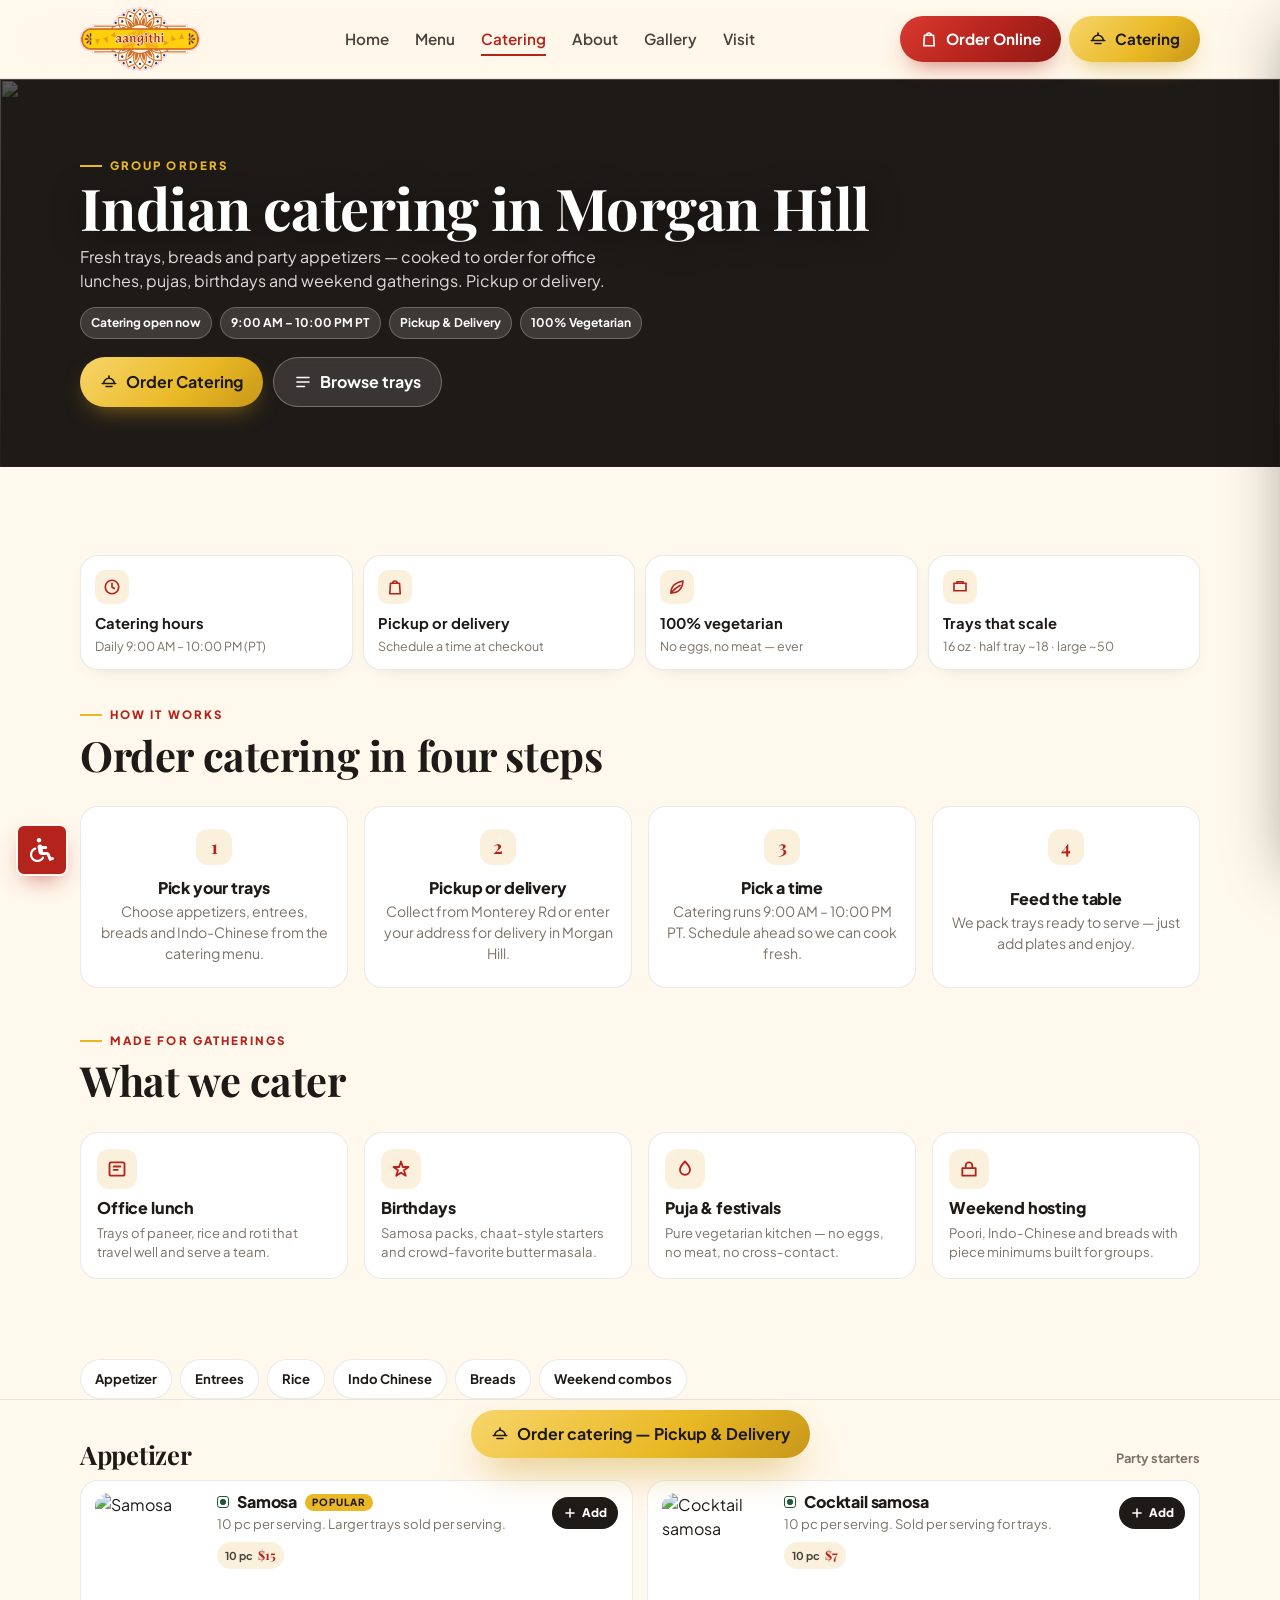
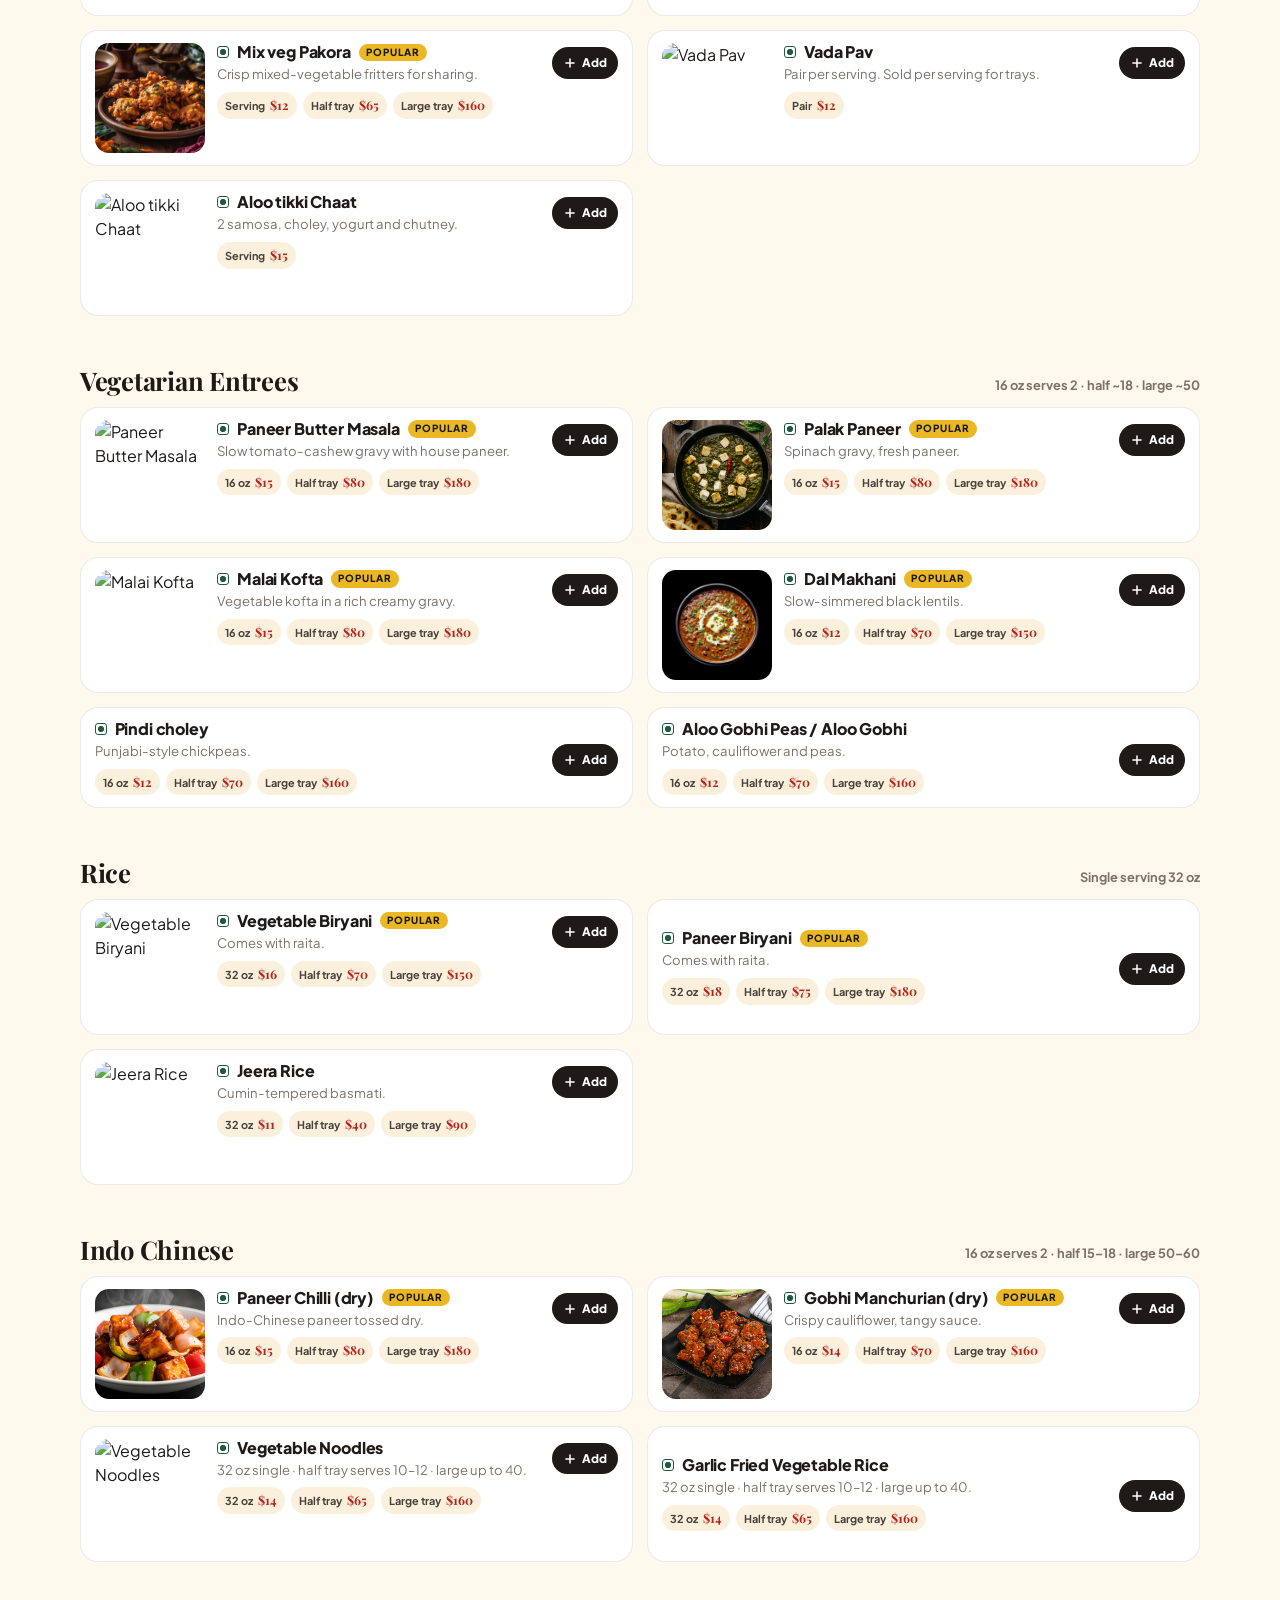
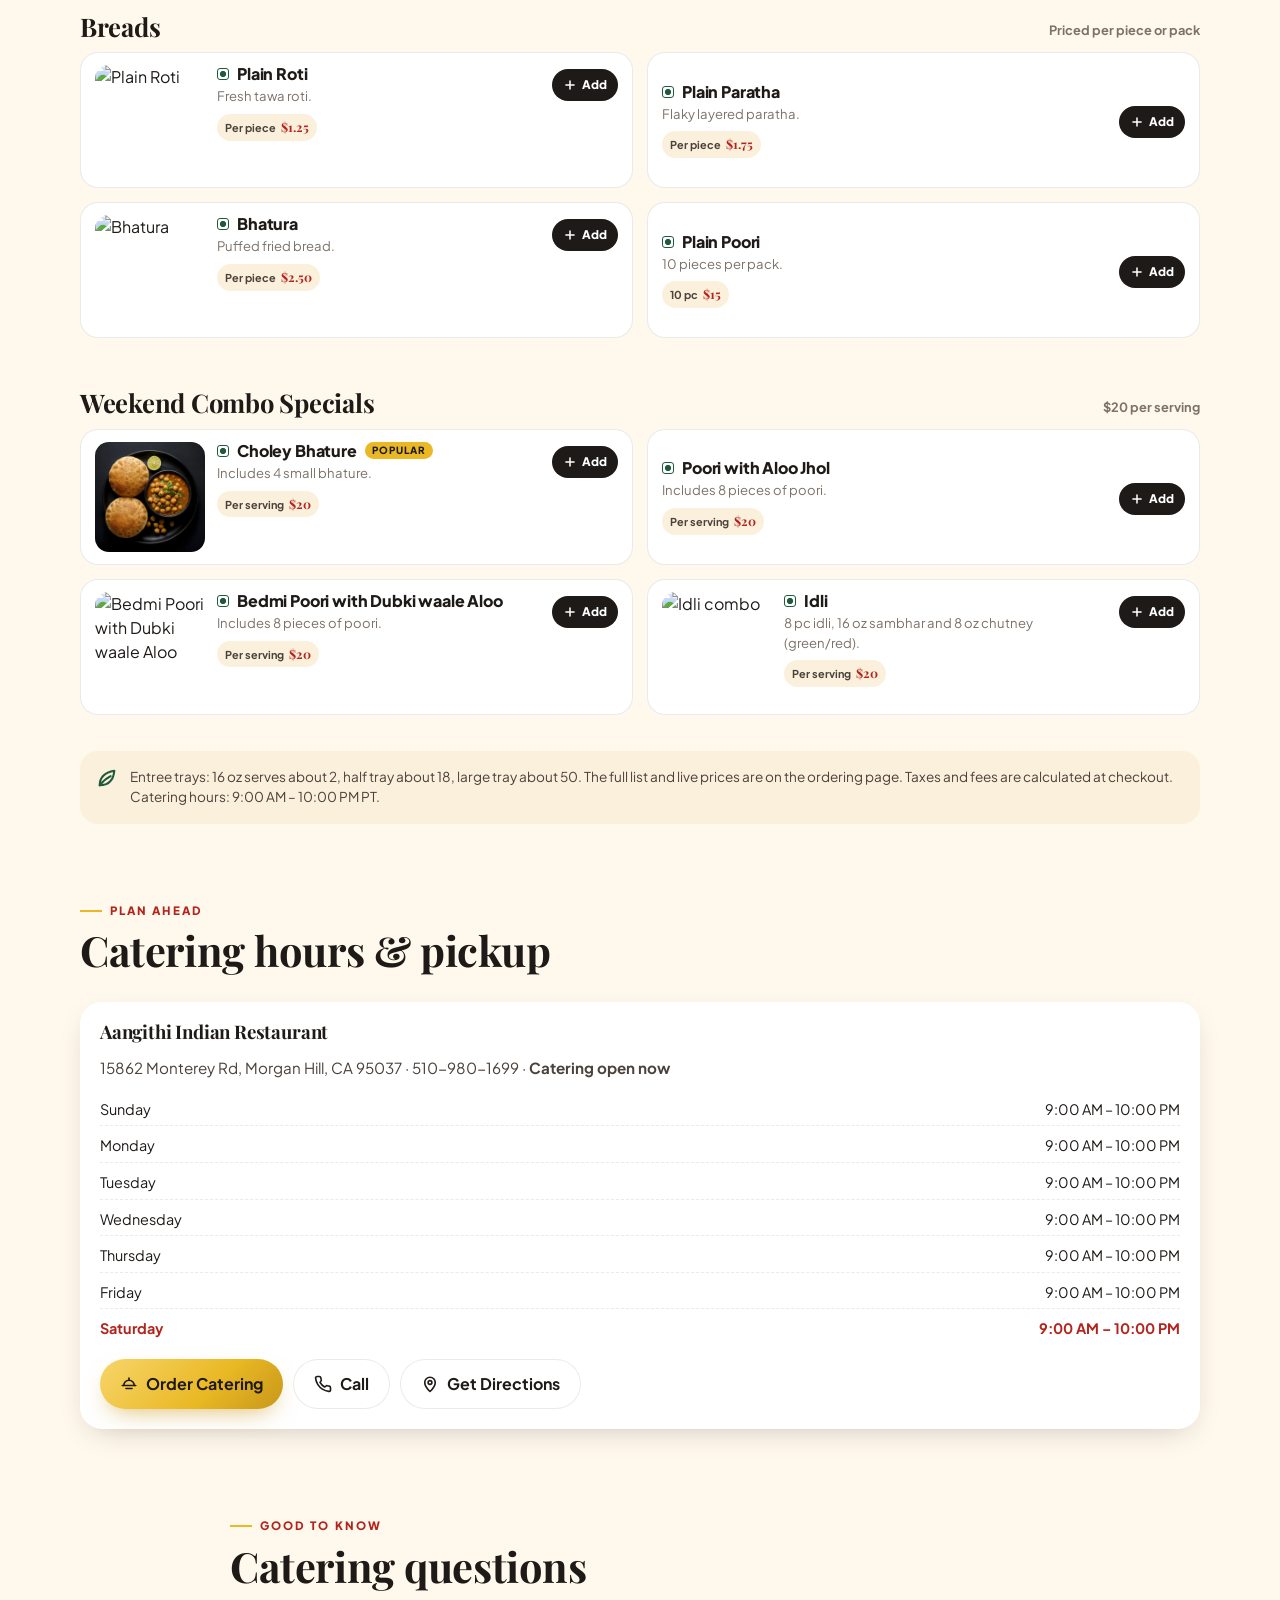
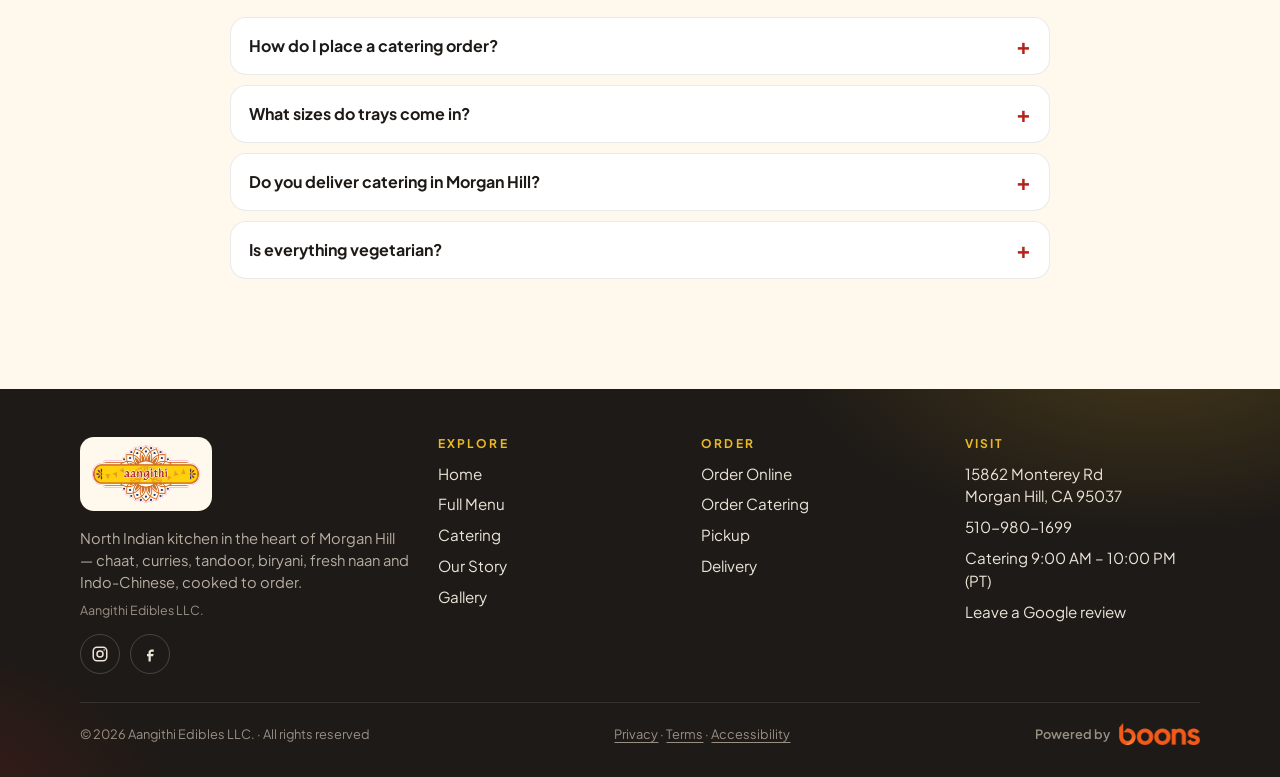
==== catering.html @ 8433d9ec "Publish the Aangithi Indian Restaurant site with dining, catering, and dish photos. Co-authored-by: " ====
<!DOCTYPE html>
<html lang="en">
<head>
<meta charset="utf-8">
<meta name="viewport" content="width=device-width,initial-scale=1,viewport-fit=cover">
<title>Catering | Aangithi Indian Restaurant — Vegetarian Indian Catering in Morgan Hill, CA</title>
<meta name="description" content="Order vegetarian Indian catering from Aangithi in Morgan Hill, CA. Trays of paneer, Indo-Chinese, breads and appetizers for pickup or delivery. Catering hours 9:00 AM – 10:00 PM PT.">
<link rel="canonical" href="https://aangithi.com/catering.html">
<meta name="theme-color" content="#FFF8EC">
<meta property="og:type" content="restaurant">
<meta property="og:title" content="Catering | Aangithi Indian Restaurant — Vegetarian Indian Catering in Morgan Hill, CA">
<meta property="og:description" content="Order vegetarian Indian catering from Aangithi in Morgan Hill, CA. Trays of paneer, Indo-Chinese, breads and appetizers for pickup or delivery.">
<meta property="og:image" content="https://images.unsplash.com/photo-1585937421612-70a008356fbe?w=1200&h=630&fit=crop&q=70&auto=format">
<meta property="og:url" content="https://aangithi.com/catering.html">
<meta name="twitter:card" content="summary_large_image">
<meta name="geo.region" content="US-CA"><meta name="geo.placename" content="Morgan Hill"><meta name="geo.position" content="37.1305;-121.6544">
<link rel="icon" href="images/favicon.png" type="image/png">
<link rel="preconnect" href="https://fonts.googleapis.com"><link rel="preconnect" href="https://fonts.gstatic.com" crossorigin>
<link href="https://fonts.googleapis.com/css2?family=Playfair+Display:ital,wght@0,700;0,800;1,700&family=Plus+Jakarta+Sans:wght@500;600;700;800&display=swap" rel="stylesheet">
<script type="application/ld+json">{"@context":"https://schema.org","@type":"FoodEstablishment","name":"Aangithi Indian Restaurant","legalName":"Aangithi Edibles LLC.","telephone":"+1-510-980-1699","url":"https://aangithi.com/catering.html","servesCuisine":["Indian","Vegetarian"],"address":{"@type":"PostalAddress","streetAddress":"15862 Monterey Rd","addressLocality":"Morgan Hill","addressRegion":"CA","postalCode":"95037","addressCountry":"US"},"sameAs":["https://www.instagram.com/aangithi.indianrestaurant/","https://www.facebook.com/aangithi.indianrestaurant"],"openingHoursSpecification":[{"@type":"OpeningHoursSpecification","dayOfWeek":["Sunday","Monday","Tuesday","Wednesday","Thursday","Friday","Saturday"],"opens":"09:00","closes":"22:00"}],"potentialAction":{"@type":"OrderAction","target":"https://order.boons.io/site/catering/aangithi-restaurant/409/y"}}</script>
<link rel="stylesheet" href="https://cdnjs.cloudflare.com/ajax/libs/font-awesome/6.5.1/css/all.min.css" crossorigin="anonymous">
<link rel="stylesheet" href="css/style.css">
<link rel="stylesheet" href="css/menu.css">
<link rel="stylesheet" href="css/catering.css">
<link rel="stylesheet" href="css/accessibility.css">
</head>
<body>
<a class="skip" href="#main">Skip to content</a>

<header class="hdr">
  <div class="wrap">
    <a class="logo" href="index.html" aria-label="Aangithi Indian Restaurant — home"><img src="images/logo.png" alt="Aangithi Indian Restaurant"></a>
    <nav class="nav" aria-label="Primary">
      <a href="index.html">Home</a>
      <a href="menu.html">Menu</a>
      <a href="catering.html" aria-current="page">Catering</a>
      <a href="index.html#story">About</a>
      <a href="index.html#gallery">Gallery</a>
      <a href="index.html#visit">Visit</a>
    </nav>
    <div class="hdr-actions">
      <a class="btn btn-primary btn-order" href="https://order.boons.io/site/angithi-indian-restaurant/409" target="_blank" rel="noopener"><svg viewBox="0 0 24 24" fill="none" stroke="currentColor" stroke-width="2.2" stroke-linecap="round" stroke-linejoin="round"><path d="M6 7h12l1 14H5z"/><path d="M9 7a3 3 0 0 1 6 0"/></svg><span class="lbl-short">Order</span><span class="lbl-long">Order Online</span></a>
      <a class="btn btn-gold btn-cater" href="catering.html" aria-current="page"><svg viewBox="0 0 24 24" fill="none" stroke="currentColor" stroke-width="2.2" stroke-linecap="round" stroke-linejoin="round"><path d="M3 14h18"/><path d="M5 14a7 7 0 0 1 14 0"/><path d="M12 7V4"/><path d="M8 18h8"/></svg> Catering</a>
      <button class="burger" aria-label="Open menu" aria-expanded="false" aria-controls="drawer"><span></span></button>
    </div>
  </div>
</header>
<div class="drawer" id="drawer">
  <div class="scrim"></div>
  <nav class="panel" aria-label="Mobile">
    <button class="dclose" aria-label="Close menu">✕</button>
    <a class="item" href="index.html">Home <small>01</small></a>
    <a class="item" href="menu.html">Menu <small>02</small></a>
    <a class="item" href="catering.html">Catering <small>03</small></a>
    <a class="item" href="index.html#story">Our Story <small>04</small></a>
    <a class="item" href="index.html#gallery">Gallery <small>05</small></a>
    <a class="item" href="index.html#visit">Visit Us <small>06</small></a>
    <div class="foot">
      <a class="btn btn-primary" href="https://order.boons.io/site/angithi-indian-restaurant/409" target="_blank" rel="noopener"><svg viewBox="0 0 24 24" fill="none" stroke="currentColor" stroke-width="2.2" stroke-linecap="round" stroke-linejoin="round"><path d="M6 7h12l1 14H5z"/><path d="M9 7a3 3 0 0 1 6 0"/></svg> Order Online</a>
      <a class="btn btn-gold" href="https://order.boons.io/site/catering/aangithi-restaurant/409/y" target="_blank" rel="noopener"><svg viewBox="0 0 24 24" fill="none" stroke="currentColor" stroke-width="2.2" stroke-linecap="round" stroke-linejoin="round"><path d="M3 14h18"/><path d="M5 14a7 7 0 0 1 14 0"/><path d="M12 7V4"/><path d="M8 18h8"/></svg> Order Catering</a>
      <p>15862 Monterey Rd, Morgan Hill, CA 95037<br><a href="tel:+15109801699">510-980-1699</a><br>Catering daily 9:00 AM – 10:00 PM (PT)</p>
    </div>
  </nav>
</div>

<main id="main">
<section class="mhero">
  <img src="https://images.unsplash.com/photo-1546833999-b9f581a1996d?w=1400&h=700&fit=crop&q=60&auto=format" alt="" fetchpriority="high">
  <div class="wrap">
    <span class="eyebrow">Group orders</span>
    <h1>Indian catering in Morgan Hill</h1>
    <p>Fresh trays, breads and party appetizers — cooked to order for office lunches, pujas, birthdays and weekend gatherings. Pickup or delivery.</p>
    <div class="meta"><span data-cater-status>Catering open now</span><span>9:00 AM – 10:00 PM PT</span><span>Pickup &amp; Delivery</span><span>100% Vegetarian</span></div>
    <div class="cta" style="display:flex;gap:10px;flex-wrap:wrap;margin-top:18px">
      <a class="btn btn-gold" href="https://order.boons.io/site/catering/aangithi-restaurant/409/y" target="_blank" rel="noopener"><svg viewBox="0 0 24 24" fill="none" stroke="currentColor" stroke-width="2.2" stroke-linecap="round" stroke-linejoin="round"><path d="M3 14h18"/><path d="M5 14a7 7 0 0 1 14 0"/><path d="M12 7V4"/><path d="M8 18h8"/></svg> Order Catering</a>
      <a class="btn btn-ghost" href="#menu" style="background:rgba(255,255,255,.12);color:#fff;border-color:rgba(255,255,255,.3)"><svg viewBox="0 0 24 24" fill="none" stroke="currentColor" stroke-width="2.2" stroke-linecap="round"><path d="M4 6h16M4 12h16M4 18h10"/></svg> Browse trays</a>
    </div>
  </div>
</section>

<section class="sec" style="padding-bottom:8px">
  <div class="wrap">
    <div class="info-row rv">
      <div class="pill"><span class="ic"><svg viewBox="0 0 24 24" fill="none" stroke="currentColor" stroke-width="2.2" stroke-linecap="round"><circle cx="12" cy="12" r="9"/><path d="M12 7v5l3 2"/></svg></span><b>Catering hours</b><span>Daily 9:00 AM – 10:00 PM (PT)</span></div>
      <div class="pill"><span class="ic"><svg viewBox="0 0 24 24" fill="none" stroke="currentColor" stroke-width="2.2" stroke-linecap="round" stroke-linejoin="round"><path d="M6 7h12l1 14H5z"/><path d="M9 7a3 3 0 0 1 6 0"/></svg></span><b>Pickup or delivery</b><span>Schedule a time at checkout</span></div>
      <div class="pill"><span class="ic"><svg viewBox="0 0 24 24" fill="none" stroke="currentColor" stroke-width="2.2" stroke-linecap="round" stroke-linejoin="round"><path d="M4 20c0-9 5-14 16-16-1 11-6 16-16 16z"/><path d="M4 20c4-5 8-8 12-10"/></svg></span><b>100% vegetarian</b><span>No eggs, no meat — ever</span></div>
      <div class="pill"><span class="ic"><svg viewBox="0 0 24 24" fill="none" stroke="currentColor" stroke-width="2.2" stroke-linecap="round"><path d="M4 7h16v10H4z"/><path d="M8 7V5h8v2"/></svg></span><b>Trays that scale</b><span>16 oz · half tray ~18 · large ~50</span></div>
    </div>
    <div class="sec-head rv"><div><span class="eyebrow">How it works</span><h2>Order catering in four steps</h2></div></div>
    <div class="steps">
      <article class="step rv" data-d="0"><b class="n">1</b><div><h3>Pick your trays</h3><p>Choose appetizers, entrees, breads and Indo-Chinese from the catering menu.</p></div></article>
      <article class="step rv" data-d="1"><b class="n">2</b><div><h3>Pickup or delivery</h3><p>Collect from Monterey Rd or enter your address for delivery in Morgan Hill.</p></div></article>
      <article class="step rv" data-d="2"><b class="n">3</b><div><h3>Pick a time</h3><p>Catering runs 9:00 AM – 10:00 PM PT. Schedule ahead so we can cook fresh.</p></div></article>
      <article class="step rv" data-d="3"><b class="n">4</b><div><h3>Feed the table</h3><p>We pack trays ready to serve — just add plates and enjoy.</p></div></article>
    </div>
  </div>
</section>

<section class="sec occ" style="padding-top:28px">
  <div class="wrap">
    <div class="sec-head rv"><div><span class="eyebrow">Made for gatherings</span><h2>What we cater</h2></div></div>
    <div class="grid">
      <article class="card rv" data-d="0"><span class="ic"><svg viewBox="0 0 24 24" fill="none" stroke="currentColor" stroke-width="2.2" stroke-linecap="round" stroke-linejoin="round"><rect x="3" y="4" width="18" height="16" rx="2"/><path d="M8 9h8M8 13h5"/></svg></span><h3>Office lunch</h3><p>Trays of paneer, rice and roti that travel well and serve a team.</p></article>
      <article class="card rv" data-d="1"><span class="ic"><svg viewBox="0 0 24 24" fill="none" stroke="currentColor" stroke-width="2.2" stroke-linecap="round" stroke-linejoin="round"><path d="M12 3l2.2 6.6H21l-5.4 4 2.1 6.4L12 16.5 6.3 20l2.1-6.4L3 9.6h6.8z"/></svg></span><h3>Birthdays</h3><p>Samosa packs, chaat-style starters and crowd-favorite butter masala.</p></article>
      <article class="card rv" data-d="2"><span class="ic"><svg viewBox="0 0 24 24" fill="none" stroke="currentColor" stroke-width="2.2" stroke-linecap="round" stroke-linejoin="round"><path d="M12 3c4 4 6 7 6 10a6 6 0 1 1-12 0c0-3 2-6 6-10z"/></svg></span><h3>Puja &amp; festivals</h3><p>Pure vegetarian kitchen — no eggs, no meat, no cross-contact.</p></article>
      <article class="card rv" data-d="3"><span class="ic"><svg viewBox="0 0 24 24" fill="none" stroke="currentColor" stroke-width="2.2" stroke-linecap="round" stroke-linejoin="round"><path d="M4 11h16v9H4z"/><path d="M8 11V8a4 4 0 0 1 8 0v3"/></svg></span><h3>Weekend hosting</h3><p>Poori, Indo-Chinese and breads with piece minimums built for groups.</p></article>
    </div>
  </div>
</section>

<div class="mbar">
  <div class="wrap">
    <div class="chips" aria-label="Catering categories">
      <a class="chip" href="#app">Appetizer</a>
      <a class="chip" href="#veg">Entrees</a>
      <a class="chip" href="#rice">Rice</a>
      <a class="chip" href="#ic">Indo Chinese</a>
      <a class="chip" href="#bread">Breads</a>
      <a class="chip" href="#combo">Weekend combos</a>
    </div>
  </div>
</div>

<div class="wrap" id="menu">
  <section class="mcat" id="app"><div class="head"><h2>Appetizer</h2><small>Party starters</small></div>
    <div class="items">
      <article class="mi has-img">
        <img src="https://images.unsplash.com/photo-1601050690597-df0568f70950?w=320&h=320&fit=crop&q=70&auto=format" alt="Samosa" loading="lazy">
        <div>
          <h3><span class="v" title="Vegetarian"></span>Samosa <span class="pop">Popular</span></h3>
          <p>10 pc per serving. Larger trays sold per serving.</p>
          <div class="sizes"><span class="size">10 pc <b>$15</b></span></div>
        </div>
        <div class="right"><a class="add" href="https://order.boons.io/site/catering/aangithi-restaurant/409/y" target="_blank" rel="noopener" aria-label="Order Samosa catering"><svg viewBox="0 0 24 24" fill="none" stroke="currentColor" stroke-width="2.6" stroke-linecap="round"><path d="M12 5v14M5 12h14"/></svg> Add</a></div>
      </article>
      <article class="mi has-img">
        <img src="https://images.unsplash.com/photo-1772729996007-40bad08b3c40?w=320&h=320&fit=crop&q=70&auto=format" alt="Cocktail samosa" loading="lazy">
        <div>
          <h3><span class="v" title="Vegetarian"></span>Cocktail samosa</h3>
          <p>10 pc per serving. Sold per serving for trays.</p>
          <div class="sizes"><span class="size">10 pc <b>$7</b></span></div>
        </div>
        <div class="right"><a class="add" href="https://order.boons.io/site/catering/aangithi-restaurant/409/y" target="_blank" rel="noopener" aria-label="Order Cocktail samosa catering"><svg viewBox="0 0 24 24" fill="none" stroke="currentColor" stroke-width="2.6" stroke-linecap="round"><path d="M12 5v14M5 12h14"/></svg> Add</a></div>
      </article>
      <article class="mi has-img">
        <img src="images/mix-veg-pakora.jpg" alt="Mix veg Pakora" loading="lazy">
        <div>
          <h3><span class="v" title="Vegetarian"></span>Mix veg Pakora <span class="pop">Popular</span></h3>
          <p>Crisp mixed-vegetable fritters for sharing.</p>
          <div class="sizes"><span class="size">Serving <b>$12</b></span><span class="size">Half tray <b>$65</b></span><span class="size">Large tray <b>$160</b></span></div>
        </div>
        <div class="right"><a class="add" href="https://order.boons.io/site/catering/aangithi-restaurant/409/y" target="_blank" rel="noopener" aria-label="Order Mix veg Pakora catering"><svg viewBox="0 0 24 24" fill="none" stroke="currentColor" stroke-width="2.6" stroke-linecap="round"><path d="M12 5v14M5 12h14"/></svg> Add</a></div>
      </article>
      <article class="mi has-img">
        <img src="https://images.unsplash.com/photo-1750767397012-3413ba4fdbc7?w=320&h=320&fit=crop&q=70&auto=format" alt="Vada Pav" loading="lazy">
        <div>
          <h3><span class="v" title="Vegetarian"></span>Vada Pav</h3>
          <p>Pair per serving. Sold per serving for trays.</p>
          <div class="sizes"><span class="size">Pair <b>$12</b></span></div>
        </div>
        <div class="right"><a class="add" href="https://order.boons.io/site/catering/aangithi-restaurant/409/y" target="_blank" rel="noopener" aria-label="Order Vada Pav catering"><svg viewBox="0 0 24 24" fill="none" stroke="currentColor" stroke-width="2.6" stroke-linecap="round"><path d="M12 5v14M5 12h14"/></svg> Add</a></div>
      </article>
      <article class="mi has-img">
        <img src="https://images.unsplash.com/photo-1610192244261-3f33de3f55e4?w=320&h=320&fit=crop&q=70&auto=format" alt="Aloo tikki Chaat" loading="lazy">
        <div>
          <h3><span class="v" title="Vegetarian"></span>Aloo tikki Chaat</h3>
          <p>2 samosa, choley, yogurt and chutney.</p>
          <div class="sizes"><span class="size">Serving <b>$15</b></span></div>
        </div>
        <div class="right"><a class="add" href="https://order.boons.io/site/catering/aangithi-restaurant/409/y" target="_blank" rel="noopener" aria-label="Order Aloo tikki Chaat catering"><svg viewBox="0 0 24 24" fill="none" stroke="currentColor" stroke-width="2.6" stroke-linecap="round"><path d="M12 5v14M5 12h14"/></svg> Add</a></div>
      </article>
    </div>
  </section>

  <section class="mcat" id="veg"><div class="head"><h2>Vegetarian Entrees</h2><small>16 oz serves 2 · half ~18 · large ~50</small></div>
    <div class="items">
      <article class="mi has-img">
        <img src="https://images.unsplash.com/photo-1631452180519-c014fe946bc7?w=320&h=320&fit=crop&q=70&auto=format" alt="Paneer Butter Masala" loading="lazy">
        <div>
          <h3><span class="v" title="Vegetarian"></span>Paneer Butter Masala <span class="pop">Popular</span></h3>
          <p>Slow tomato-cashew gravy with house paneer.</p>
          <div class="sizes"><span class="size">16 oz <b>$15</b></span><span class="size">Half tray <b>$80</b></span><span class="size">Large tray <b>$180</b></span></div>
        </div>
        <div class="right"><a class="add" href="https://order.boons.io/site/catering/aangithi-restaurant/409/y" target="_blank" rel="noopener" aria-label="Order Paneer Butter Masala catering"><svg viewBox="0 0 24 24" fill="none" stroke="currentColor" stroke-width="2.6" stroke-linecap="round"><path d="M12 5v14M5 12h14"/></svg> Add</a></div>
      </article>
      <article class="mi has-img">
        <img src="images/saag-paneer.jpg" alt="Palak Paneer" loading="lazy">
        <div>
          <h3><span class="v" title="Vegetarian"></span>Palak Paneer <span class="pop">Popular</span></h3>
          <p>Spinach gravy, fresh paneer.</p>
          <div class="sizes"><span class="size">16 oz <b>$15</b></span><span class="size">Half tray <b>$80</b></span><span class="size">Large tray <b>$180</b></span></div>
        </div>
        <div class="right"><a class="add" href="https://order.boons.io/site/catering/aangithi-restaurant/409/y" target="_blank" rel="noopener" aria-label="Order Palak Paneer catering"><svg viewBox="0 0 24 24" fill="none" stroke="currentColor" stroke-width="2.6" stroke-linecap="round"><path d="M12 5v14M5 12h14"/></svg> Add</a></div>
      </article>
      <article class="mi has-img">
        <img src="https://images.unsplash.com/photo-1565557623262-b51c2513a641?w=320&h=320&fit=crop&q=70&auto=format" alt="Malai Kofta" loading="lazy">
        <div>
          <h3><span class="v" title="Vegetarian"></span>Malai Kofta <span class="pop">Popular</span></h3>
          <p>Vegetable kofta in a rich creamy gravy.</p>
          <div class="sizes"><span class="size">16 oz <b>$15</b></span><span class="size">Half tray <b>$80</b></span><span class="size">Large tray <b>$180</b></span></div>
        </div>
        <div class="right"><a class="add" href="https://order.boons.io/site/catering/aangithi-restaurant/409/y" target="_blank" rel="noopener" aria-label="Order Malai Kofta catering"><svg viewBox="0 0 24 24" fill="none" stroke="currentColor" stroke-width="2.6" stroke-linecap="round"><path d="M12 5v14M5 12h14"/></svg> Add</a></div>
      </article>
      <article class="mi has-img">
        <img src="images/daal-makhni.jpg" alt="Dal Makhani" loading="lazy">
        <div>
          <h3><span class="v" title="Vegetarian"></span>Dal Makhani <span class="pop">Popular</span></h3>
          <p>Slow-simmered black lentils.</p>
          <div class="sizes"><span class="size">16 oz <b>$12</b></span><span class="size">Half tray <b>$70</b></span><span class="size">Large tray <b>$150</b></span></div>
        </div>
        <div class="right"><a class="add" href="https://order.boons.io/site/catering/aangithi-restaurant/409/y" target="_blank" rel="noopener" aria-label="Order Dal Makhani catering"><svg viewBox="0 0 24 24" fill="none" stroke="currentColor" stroke-width="2.6" stroke-linecap="round"><path d="M12 5v14M5 12h14"/></svg> Add</a></div>
      </article>
      <article class="mi">
        <div>
          <h3><span class="v" title="Vegetarian"></span>Pindi choley</h3>
          <p>Punjabi-style chickpeas.</p>
          <div class="sizes"><span class="size">16 oz <b>$12</b></span><span class="size">Half tray <b>$70</b></span><span class="size">Large tray <b>$160</b></span></div>
        </div>
        <div class="right"><a class="add" href="https://order.boons.io/site/catering/aangithi-restaurant/409/y" target="_blank" rel="noopener" aria-label="Order Pindi choley catering"><svg viewBox="0 0 24 24" fill="none" stroke="currentColor" stroke-width="2.6" stroke-linecap="round"><path d="M12 5v14M5 12h14"/></svg> Add</a></div>
      </article>
      <article class="mi">
        <div>
          <h3><span class="v" title="Vegetarian"></span>Aloo Gobhi Peas / Aloo Gobhi</h3>
          <p>Potato, cauliflower and peas.</p>
          <div class="sizes"><span class="size">16 oz <b>$12</b></span><span class="size">Half tray <b>$70</b></span><span class="size">Large tray <b>$160</b></span></div>
        </div>
        <div class="right"><a class="add" href="https://order.boons.io/site/catering/aangithi-restaurant/409/y" target="_blank" rel="noopener" aria-label="Order Aloo Gobhi catering"><svg viewBox="0 0 24 24" fill="none" stroke="currentColor" stroke-width="2.6" stroke-linecap="round"><path d="M12 5v14M5 12h14"/></svg> Add</a></div>
      </article>
    </div>
  </section>

  <section class="mcat" id="rice"><div class="head"><h2>Rice</h2><small>Single serving 32 oz</small></div>
    <div class="items">
      <article class="mi has-img">
        <img src="https://images.unsplash.com/photo-1563379091339-03b21ab4a4f8?w=320&h=320&fit=crop&q=70&auto=format" alt="Vegetable Biryani" loading="lazy">
        <div>
          <h3><span class="v" title="Vegetarian"></span>Vegetable Biryani <span class="pop">Popular</span></h3>
          <p>Comes with raita.</p>
          <div class="sizes"><span class="size">32 oz <b>$16</b></span><span class="size">Half tray <b>$70</b></span><span class="size">Large tray <b>$150</b></span></div>
        </div>
        <div class="right"><a class="add" href="https://order.boons.io/site/catering/aangithi-restaurant/409/y" target="_blank" rel="noopener" aria-label="Order Vegetable Biryani catering"><svg viewBox="0 0 24 24" fill="none" stroke="currentColor" stroke-width="2.6" stroke-linecap="round"><path d="M12 5v14M5 12h14"/></svg> Add</a></div>
      </article>
      <article class="mi">
        <div>
          <h3><span class="v" title="Vegetarian"></span>Paneer Biryani <span class="pop">Popular</span></h3>
          <p>Comes with raita.</p>
          <div class="sizes"><span class="size">32 oz <b>$18</b></span><span class="size">Half tray <b>$75</b></span><span class="size">Large tray <b>$180</b></span></div>
        </div>
        <div class="right"><a class="add" href="https://order.boons.io/site/catering/aangithi-restaurant/409/y" target="_blank" rel="noopener" aria-label="Order Paneer Biryani catering"><svg viewBox="0 0 24 24" fill="none" stroke="currentColor" stroke-width="2.6" stroke-linecap="round"><path d="M12 5v14M5 12h14"/></svg> Add</a></div>
      </article>
      <article class="mi has-img">
        <img src="https://images.unsplash.com/photo-1563379091339-03b21ab4a4f8?w=320&h=320&fit=crop&q=70&auto=format" alt="Jeera Rice" loading="lazy">
        <div>
          <h3><span class="v" title="Vegetarian"></span>Jeera Rice</h3>
          <p>Cumin-tempered basmati.</p>
          <div class="sizes"><span class="size">32 oz <b>$11</b></span><span class="size">Half tray <b>$40</b></span><span class="size">Large tray <b>$90</b></span></div>
        </div>
        <div class="right"><a class="add" href="https://order.boons.io/site/catering/aangithi-restaurant/409/y" target="_blank" rel="noopener" aria-label="Order Jeera Rice catering"><svg viewBox="0 0 24 24" fill="none" stroke="currentColor" stroke-width="2.6" stroke-linecap="round"><path d="M12 5v14M5 12h14"/></svg> Add</a></div>
      </article>
    </div>
  </section>

  <section class="mcat" id="ic"><div class="head"><h2>Indo Chinese</h2><small>16 oz serves 2 · half 15–18 · large 50–60</small></div>
    <div class="items">
      <article class="mi has-img">
        <img src="images/paneer-chilli.jpg" alt="Paneer Chilli" loading="lazy">
        <div>
          <h3><span class="v" title="Vegetarian"></span>Paneer Chilli (dry) <span class="pop">Popular</span></h3>
          <p>Indo-Chinese paneer tossed dry.</p>
          <div class="sizes"><span class="size">16 oz <b>$15</b></span><span class="size">Half tray <b>$80</b></span><span class="size">Large tray <b>$180</b></span></div>
        </div>
        <div class="right"><a class="add" href="https://order.boons.io/site/catering/aangithi-restaurant/409/y" target="_blank" rel="noopener" aria-label="Order Paneer Chilli catering"><svg viewBox="0 0 24 24" fill="none" stroke="currentColor" stroke-width="2.6" stroke-linecap="round"><path d="M12 5v14M5 12h14"/></svg> Add</a></div>
      </article>
      <article class="mi has-img">
        <img src="images/gobhi-manchurian.jpg" alt="Gobhi Manchurian" loading="lazy">
        <div>
          <h3><span class="v" title="Vegetarian"></span>Gobhi Manchurian (dry) <span class="pop">Popular</span></h3>
          <p>Crispy cauliflower, tangy sauce.</p>
          <div class="sizes"><span class="size">16 oz <b>$14</b></span><span class="size">Half tray <b>$70</b></span><span class="size">Large tray <b>$160</b></span></div>
        </div>
        <div class="right"><a class="add" href="https://order.boons.io/site/catering/aangithi-restaurant/409/y" target="_blank" rel="noopener" aria-label="Order Gobhi Manchurian catering"><svg viewBox="0 0 24 24" fill="none" stroke="currentColor" stroke-width="2.6" stroke-linecap="round"><path d="M12 5v14M5 12h14"/></svg> Add</a></div>
      </article>
      <article class="mi has-img">
        <img src="https://images.unsplash.com/photo-1585032226651-759b368d7246?w=320&h=320&fit=crop&q=70&auto=format" alt="Vegetable Noodles" loading="lazy">
        <div>
          <h3><span class="v" title="Vegetarian"></span>Vegetable Noodles</h3>
          <p>32 oz single · half tray serves 10–12 · large up to 40.</p>
          <div class="sizes"><span class="size">32 oz <b>$14</b></span><span class="size">Half tray <b>$65</b></span><span class="size">Large tray <b>$160</b></span></div>
        </div>
        <div class="right"><a class="add" href="https://order.boons.io/site/catering/aangithi-restaurant/409/y" target="_blank" rel="noopener" aria-label="Order Vegetable Noodles catering"><svg viewBox="0 0 24 24" fill="none" stroke="currentColor" stroke-width="2.6" stroke-linecap="round"><path d="M12 5v14M5 12h14"/></svg> Add</a></div>
      </article>
      <article class="mi">
        <div>
          <h3><span class="v" title="Vegetarian"></span>Garlic Fried Vegetable Rice</h3>
          <p>32 oz single · half tray serves 10–12 · large up to 40.</p>
          <div class="sizes"><span class="size">32 oz <b>$14</b></span><span class="size">Half tray <b>$65</b></span><span class="size">Large tray <b>$160</b></span></div>
        </div>
        <div class="right"><a class="add" href="https://order.boons.io/site/catering/aangithi-restaurant/409/y" target="_blank" rel="noopener" aria-label="Order Garlic Fried Vegetable Rice catering"><svg viewBox="0 0 24 24" fill="none" stroke="currentColor" stroke-width="2.6" stroke-linecap="round"><path d="M12 5v14M5 12h14"/></svg> Add</a></div>
      </article>
    </div>
  </section>

  <section class="mcat" id="bread"><div class="head"><h2>Breads</h2><small>Priced per piece or pack</small></div>
    <div class="items">
      <article class="mi has-img">
        <img src="https://images.unsplash.com/photo-1567337710282-00832b415979?w=320&h=320&fit=crop&q=70&auto=format" alt="Plain Roti" loading="lazy">
        <div>
          <h3><span class="v" title="Vegetarian"></span>Plain Roti</h3>
          <p>Fresh tawa roti.</p>
          <div class="sizes"><span class="size">Per piece <b>$1.25</b></span></div>
        </div>
        <div class="right"><a class="add" href="https://order.boons.io/site/catering/aangithi-restaurant/409/y" target="_blank" rel="noopener" aria-label="Order Plain Roti catering"><svg viewBox="0 0 24 24" fill="none" stroke="currentColor" stroke-width="2.6" stroke-linecap="round"><path d="M12 5v14M5 12h14"/></svg> Add</a></div>
      </article>
      <article class="mi">
        <div>
          <h3><span class="v" title="Vegetarian"></span>Plain Paratha</h3>
          <p>Flaky layered paratha.</p>
          <div class="sizes"><span class="size">Per piece <b>$1.75</b></span></div>
        </div>
        <div class="right"><a class="add" href="https://order.boons.io/site/catering/aangithi-restaurant/409/y" target="_blank" rel="noopener" aria-label="Order Plain Paratha catering"><svg viewBox="0 0 24 24" fill="none" stroke="currentColor" stroke-width="2.6" stroke-linecap="round"><path d="M12 5v14M5 12h14"/></svg> Add</a></div>
      </article>
      <article class="mi has-img">
        <img src="https://images.pexels.com/photos/7625056/pexels-photo-7625056.jpeg?auto=compress&cs=tinysrgb&w=320&h=320&fit=crop" alt="Bhatura" loading="lazy">
        <div>
          <h3><span class="v" title="Vegetarian"></span>Bhatura</h3>
          <p>Puffed fried bread.</p>
          <div class="sizes"><span class="size">Per piece <b>$2.50</b></span></div>
        </div>
        <div class="right"><a class="add" href="https://order.boons.io/site/catering/aangithi-restaurant/409/y" target="_blank" rel="noopener" aria-label="Order Bhatura catering"><svg viewBox="0 0 24 24" fill="none" stroke="currentColor" stroke-width="2.6" stroke-linecap="round"><path d="M12 5v14M5 12h14"/></svg> Add</a></div>
      </article>
      <article class="mi">
        <div>
          <h3><span class="v" title="Vegetarian"></span>Plain Poori</h3>
          <p>10 pieces per pack.</p>
          <div class="sizes"><span class="size">10 pc <b>$15</b></span></div>
        </div>
        <div class="right"><a class="add" href="https://order.boons.io/site/catering/aangithi-restaurant/409/y" target="_blank" rel="noopener" aria-label="Order Plain Poori catering"><svg viewBox="0 0 24 24" fill="none" stroke="currentColor" stroke-width="2.6" stroke-linecap="round"><path d="M12 5v14M5 12h14"/></svg> Add</a></div>
      </article>
    </div>
  </section>

  <section class="mcat" id="combo"><div class="head"><h2>Weekend Combo Specials</h2><small>$20 per serving</small></div>
    <div class="items">
      <article class="mi has-img">
        <img src="images/choley-bhature.jpg" alt="Choley Bhature" loading="lazy">
        <div>
          <h3><span class="v" title="Vegetarian"></span>Choley Bhature <span class="pop">Popular</span></h3>
          <p>Includes 4 small bhature.</p>
          <div class="sizes"><span class="size">Per serving <b>$20</b></span></div>
        </div>
        <div class="right"><a class="add" href="https://order.boons.io/site/catering/aangithi-restaurant/409/y" target="_blank" rel="noopener" aria-label="Order Choley Bhature catering"><svg viewBox="0 0 24 24" fill="none" stroke="currentColor" stroke-width="2.6" stroke-linecap="round"><path d="M12 5v14M5 12h14"/></svg> Add</a></div>
      </article>
      <article class="mi">
        <div>
          <h3><span class="v" title="Vegetarian"></span>Poori with Aloo Jhol</h3>
          <p>Includes 8 pieces of poori.</p>
          <div class="sizes"><span class="size">Per serving <b>$20</b></span></div>
        </div>
        <div class="right"><a class="add" href="https://order.boons.io/site/catering/aangithi-restaurant/409/y" target="_blank" rel="noopener" aria-label="Order Poori with Aloo Jhol catering"><svg viewBox="0 0 24 24" fill="none" stroke="currentColor" stroke-width="2.6" stroke-linecap="round"><path d="M12 5v14M5 12h14"/></svg> Add</a></div>
      </article>
      <article class="mi has-img">
        <img src="https://images.unsplash.com/photo-1628294895950-9805252327bc?w=320&h=320&fit=crop&q=70&auto=format" alt="Bedmi Poori with Dubki waale Aloo" loading="lazy">
        <div>
          <h3><span class="v" title="Vegetarian"></span>Bedmi Poori with Dubki waale Aloo</h3>
          <p>Includes 8 pieces of poori.</p>
          <div class="sizes"><span class="size">Per serving <b>$20</b></span></div>
        </div>
        <div class="right"><a class="add" href="https://order.boons.io/site/catering/aangithi-restaurant/409/y" target="_blank" rel="noopener" aria-label="Order Bedmi Poori catering"><svg viewBox="0 0 24 24" fill="none" stroke="currentColor" stroke-width="2.6" stroke-linecap="round"><path d="M12 5v14M5 12h14"/></svg> Add</a></div>
      </article>
      <article class="mi has-img">
        <img src="https://images.unsplash.com/photo-1741376509047-66dae5df90f9?w=320&h=320&fit=crop&q=70&auto=format" alt="Idli combo" loading="lazy">
        <div>
          <h3><span class="v" title="Vegetarian"></span>Idli</h3>
          <p>8 pc idli, 16 oz sambhar and 8 oz chutney (green/red).</p>
          <div class="sizes"><span class="size">Per serving <b>$20</b></span></div>
        </div>
        <div class="right"><a class="add" href="https://order.boons.io/site/catering/aangithi-restaurant/409/y" target="_blank" rel="noopener" aria-label="Order Idli combo catering"><svg viewBox="0 0 24 24" fill="none" stroke="currentColor" stroke-width="2.6" stroke-linecap="round"><path d="M12 5v14M5 12h14"/></svg> Add</a></div>
      </article>
    </div>
  </section>

  <div class="mnote"><svg viewBox="0 0 24 24" fill="none" stroke="currentColor" stroke-width="2.2" stroke-linecap="round" stroke-linejoin="round"><path d="M4 20c0-9 5-14 16-16-1 11-6 16-16 16z"/><path d="M4 20c4-5 8-8 12-10"/></svg><span>Entree trays: 16 oz serves about 2, half tray about 18, large tray about 50. The full list and live prices are on the ordering page. Taxes and fees are calculated at checkout. Catering hours: 9:00 AM – 10:00 PM PT.</span></div>
  <div class="sticky-cta"><a class="btn btn-gold" href="https://order.boons.io/site/catering/aangithi-restaurant/409/y" target="_blank" rel="noopener"><svg viewBox="0 0 24 24" fill="none" stroke="currentColor" stroke-width="2.2" stroke-linecap="round" stroke-linejoin="round"><path d="M3 14h18"/><path d="M5 14a7 7 0 0 1 14 0"/><path d="M12 7V4"/><path d="M8 18h8"/></svg> Order catering — Pickup &amp; Delivery</a></div>
</div>

<section class="sec visit" id="hours" style="padding-top:12px">
  <div class="wrap">
    <div class="sec-head rv"><div><span class="eyebrow">Plan ahead</span><h2>Catering hours &amp; pickup</h2></div></div>
    <div class="box rv" style="background:#fff;border-radius:22px;padding:20px;display:grid;gap:14px;box-shadow:var(--sh)">
      <h3>Aangithi Indian Restaurant</h3>
      <p style="color:var(--ink-2);font-size:.95rem">15862 Monterey Rd, Morgan Hill, CA 95037 · <a href="tel:+15109801699">510-980-1699</a> · <b data-cater-status>Catering open now</b></p>
      <div class="chrs">
        <div data-day="0"><span>Sunday</span><span>9:00 AM – 10:00 PM</span></div>
        <div data-day="1"><span>Monday</span><span>9:00 AM – 10:00 PM</span></div>
        <div data-day="2"><span>Tuesday</span><span>9:00 AM – 10:00 PM</span></div>
        <div data-day="3"><span>Wednesday</span><span>9:00 AM – 10:00 PM</span></div>
        <div data-day="4"><span>Thursday</span><span>9:00 AM – 10:00 PM</span></div>
        <div data-day="5"><span>Friday</span><span>9:00 AM – 10:00 PM</span></div>
        <div data-day="6"><span>Saturday</span><span>9:00 AM – 10:00 PM</span></div>
      </div>
      <div style="display:flex;flex-wrap:wrap;gap:10px">
        <a class="btn btn-gold" href="https://order.boons.io/site/catering/aangithi-restaurant/409/y" target="_blank" rel="noopener"><svg viewBox="0 0 24 24" fill="none" stroke="currentColor" stroke-width="2.2" stroke-linecap="round" stroke-linejoin="round"><path d="M3 14h18"/><path d="M5 14a7 7 0 0 1 14 0"/><path d="M12 7V4"/><path d="M8 18h8"/></svg> Order Catering</a>
        <a class="btn btn-ghost" href="tel:+15109801699"><svg viewBox="0 0 24 24" fill="none" stroke="currentColor" stroke-width="2.2" stroke-linecap="round" stroke-linejoin="round"><path d="M22 16.92v3a2 2 0 0 1-2.18 2 19.79 19.79 0 0 1-8.63-3.07 19.5 19.5 0 0 1-6-6 19.79 19.79 0 0 1-3.07-8.67A2 2 0 0 1 4.11 2h3a2 2 0 0 1 2 1.72c.13.81.32 1.6.57 2.36a2 2 0 0 1-.45 2.11L8 9.91a16 16 0 0 0 6.09 6.09l1.72-1.23a2 2 0 0 1 2.11-.45c.76.25 1.55.44 2.36.57A2 2 0 0 1 22 16.92z"/></svg> Call</a>
        <a class="btn btn-ghost" href="https://www.google.com/maps/search/?api=1&query=Aangithi+Indian+Restaurant+15862+Monterey+Rd+Morgan+Hill+CA+95037" target="_blank" rel="noopener"><svg viewBox="0 0 24 24" fill="none" stroke="currentColor" stroke-width="2.2" stroke-linecap="round" stroke-linejoin="round"><path d="M12 22s7-6.5 7-12a7 7 0 0 0-14 0c0 5.5 7 12 7 12z"/><circle cx="12" cy="10" r="2.5"/></svg> Get Directions</a>
      </div>
    </div>
  </div>
</section>

<section class="sec faq" id="faq" style="padding-top:0">
  <div class="wrap">
    <div class="sec-head rv"><div><span class="eyebrow">Good to know</span><h2>Catering questions</h2></div></div>
    <details class="rv"><summary>How do I place a catering order?</summary><p>Tap Order Catering to open our catering checkout. Choose pickup or delivery, add trays, then schedule a time between 9:00 AM and 10:00 PM PT.</p></details>
    <details class="rv" data-d="1"><summary>What sizes do trays come in?</summary><p>Most entrees are 16 oz (about 2 people), half tray (about 18 people) and large tray (about 50 people). Rice singles are 32 oz. Some appetizers and breads are sold per serving or per piece.</p></details>
    <details class="rv" data-d="2"><summary>Do you deliver catering in Morgan Hill?</summary><p>Yes. Select Delivery at checkout and enter your address to check availability. Pickup is at 15862 Monterey Rd.</p></details>
    <details class="rv" data-d="3"><summary>Is everything vegetarian?</summary><p>Our entire kitchen is 100% vegetarian. No meat, fish or eggs are used anywhere.</p></details>
  </div>
</section>
</main>

<nav class="bbar" aria-label="Quick actions">
  <a href="menu.html"><svg viewBox="0 0 24 24" fill="none" stroke="currentColor" stroke-width="2.2" stroke-linecap="round"><path d="M4 6h16M4 12h16M4 18h10"/></svg> Menu</a>
  <a href="https://www.google.com/maps/search/?api=1&query=Aangithi+Indian+Restaurant+15862+Monterey+Rd+Morgan+Hill+CA+95037" target="_blank" rel="noopener"><svg viewBox="0 0 24 24" fill="none" stroke="currentColor" stroke-width="2.2" stroke-linecap="round" stroke-linejoin="round"><path d="M12 22s7-6.5 7-12a7 7 0 0 0-14 0c0 5.5 7 12 7 12z"/><circle cx="12" cy="10" r="2.5"/></svg> Directions</a>
  <a class="order" href="https://order.boons.io/site/catering/aangithi-restaurant/409/y" target="_blank" rel="noopener"><svg viewBox="0 0 24 24" fill="none" stroke="currentColor" stroke-width="2.2" stroke-linecap="round" stroke-linejoin="round"><path d="M3 14h18"/><path d="M5 14a7 7 0 0 1 14 0"/><path d="M12 7V4"/><path d="M8 18h8"/></svg> Order Catering</a>
</nav>

<div class="toast" role="status" aria-live="polite"></div>

<footer class="ftr">
  <div class="wrap">
    <div class="brand">
      <span class="logo-w"><img src="images/logo.png" alt="Aangithi Indian Restaurant"></span>
      <p>North Indian kitchen in the heart of Morgan Hill — chaat, curries, tandoor, biryani, fresh naan and Indo-Chinese, cooked to order.</p>
      <p class="legal">Aangithi Edibles LLC.</p>
      <div class="social">
        <a href="https://www.instagram.com/aangithi.indianrestaurant/" target="_blank" rel="noopener" aria-label="Aangithi on Instagram"><svg viewBox="0 0 24 24" fill="none" stroke="currentColor" stroke-width="2" stroke-linecap="round" stroke-linejoin="round"><rect x="3" y="3" width="18" height="18" rx="5"/><circle cx="12" cy="12" r="4"/><circle cx="17.5" cy="6.5" r="1" fill="currentColor" stroke="none"/></svg></a>
        <a href="https://www.facebook.com/aangithi.indianrestaurant" target="_blank" rel="noopener" aria-label="Aangithi on Facebook"><svg viewBox="0 0 24 24" fill="currentColor"><path d="M14 9h3V6h-3c-2.2 0-4 1.8-4 4v2H8v3h2v7h3v-7h3l1-3h-4V10c0-.6.4-1 1-1z"/></svg></a>
      </div>
    </div>
    <div><h4>Explore</h4><ul><li><a href="index.html">Home</a></li><li><a href="menu.html">Full Menu</a></li><li><a href="catering.html">Catering</a></li><li><a href="index.html#story">Our Story</a></li><li><a href="index.html#gallery">Gallery</a></li></ul></div>
    <div><h4>Order</h4><ul><li><a href="https://order.boons.io/site/angithi-indian-restaurant/409" target="_blank" rel="noopener">Order Online</a></li><li><a href="https://order.boons.io/site/catering/aangithi-restaurant/409/y" target="_blank" rel="noopener">Order Catering</a></li><li><a href="https://order.boons.io/site/angithi-indian-restaurant/409" target="_blank" rel="noopener">Pickup</a></li><li><a href="https://order.boons.io/site/angithi-indian-restaurant/409" target="_blank" rel="noopener">Delivery</a></li></ul></div>
    <div><h4>Visit</h4><ul><li><a href="https://www.google.com/maps/search/?api=1&query=Aangithi+Indian+Restaurant+15862+Monterey+Rd+Morgan+Hill+CA+95037" target="_blank" rel="noopener">15862 Monterey Rd<br>Morgan Hill, CA 95037</a></li><li><a href="tel:+15109801699">510-980-1699</a></li><li>Catering 9:00 AM – 10:00 PM (PT)</li><li><a href="https://search.google.com/local/writereview?placeid=" target="_blank" rel="noopener">Leave a Google review</a></li></ul></div>
    <div class="fine">
      <span>© <span data-year></span> Aangithi Edibles LLC. · All rights reserved</span>
      <span><a href="https://www.boons.io/privacy-policy" target="_blank" rel="noopener">Privacy</a> · <a href="https://www.boons.io/terms-of-service" target="_blank" rel="noopener">Terms</a> · <a href="https://www.boons.io/accessibility-statement" target="_blank" rel="noopener">Accessibility</a></span>
      <span class="powered-by">Powered by <a href="https://www.boons.io/" target="_blank" rel="noopener" aria-label="boons"><img src="images/boons-logo.png" alt="boons"></a></span>
    </div>
  </div>
</footer>
<script src="js/main.js"></script>
<script src="js/accessibility.js"></script>
<script src="js/catering.js"></script>
</body>
</html>
---- css/style.css ----
/* ===== Aangithi Indian Restaurant — shared styles ===== */
:root{
  --red:#B4231C; --red-d:#8E1A15; --red-l:#D93A2F;
  --gold:#E9B824; --gold-d:#C8971A; --gold-l:#F7D56A;
  --green:#1F5A3C; --green-d:#15422B; --green-l:#2F7B54;
  --cream:#FFF8EC; --cream-2:#FBF0DC; --ink:#1E1A17; --ink-2:#4A423B; --mute:#7C7269;
  --white:#fff; --line:rgba(30,26,23,.09);
  --r:22px; --r-s:14px;
  --sh:0 10px 30px -12px rgba(30,26,23,.25);
  --sh-l:0 24px 60px -20px rgba(180,35,28,.35);
  --ease:cubic-bezier(.22,1,.36,1);
  --font-h:'Playfair Display',Georgia,serif;
  --font-b:'Plus Jakarta Sans',system-ui,-apple-system,Segoe UI,sans-serif;
  --fs:1;
  --bottom-bar:74px;
}
*{box-sizing:border-box;margin:0;padding:0}
html{scroll-behavior:smooth;-webkit-text-size-adjust:100%}
html{font-size:calc(16px * var(--fs))}
body{font-family:var(--font-b);color:var(--ink);background:var(--cream);line-height:1.5;font-size:1rem;overflow-x:hidden;-webkit-font-smoothing:antialiased}
img{display:block;max-width:100%}
a{color:inherit;text-decoration:none}
button{font:inherit;color:inherit;background:none;border:0;cursor:pointer}
h1,h2,h3,h4{font-family:var(--font-h);font-weight:700;line-height:1.12;letter-spacing:-.01em}
.wrap{width:min(100% - 32px,1120px);margin-inline:auto}
.sr{position:absolute;width:1px;height:1px;overflow:hidden;clip:rect(0 0 0 0);white-space:nowrap}
.skip{position:fixed;left:12px;top:-60px;z-index:9999;background:var(--ink);color:#fff;padding:10px 16px;border-radius:12px;transition:top .2s}
.skip:focus{top:12px}
:focus-visible{outline:3px solid var(--gold);outline-offset:3px;border-radius:6px}

/* ---- Header ---- */
.hdr{position:sticky;top:0;z-index:900;background:rgba(255,248,236,.82);backdrop-filter:saturate(180%) blur(18px);-webkit-backdrop-filter:saturate(180%) blur(18px);border-bottom:1px solid var(--line);transition:box-shadow .3s}
.hdr.scrolled{box-shadow:0 8px 30px -18px rgba(0,0,0,.3)}
.hdr .wrap{display:flex;align-items:center;gap:12px;height:66px}
.logo{display:flex;align-items:center;gap:10px;flex-shrink:0}
.logo img,.logo svg{height:50px;width:auto;object-fit:contain}
.nav{display:none;gap:26px;margin-left:auto;font-weight:600;font-size:.95rem}
.nav a{position:relative;padding:6px 0;color:var(--ink-2)}
.nav a::after{content:"";position:absolute;left:0;right:0;bottom:0;height:2px;background:var(--red);transform:scaleX(0);transform-origin:left;transition:transform .35s var(--ease)}
.nav a:hover::after,.nav a[aria-current]::after{transform:scaleX(1)}
.nav a[aria-current]{color:var(--red)}
.hdr-actions{margin-left:auto;display:flex;align-items:center;gap:8px}
.btn{display:inline-flex;align-items:center;justify-content:center;gap:8px;font-weight:700;border-radius:999px;padding:12px 20px;transition:transform .3s var(--ease),box-shadow .3s,background .3s;position:relative;overflow:hidden;white-space:nowrap}
.btn:active{transform:scale(.96)}
.btn svg{width:18px;height:18px;flex:none}
.btn-primary{background:linear-gradient(135deg,var(--red-l),var(--red) 55%,var(--red-d));color:#fff;box-shadow:0 10px 24px -10px rgba(180,35,28,.7)}
.btn-primary::before{content:"";position:absolute;inset:0;background:linear-gradient(110deg,transparent 30%,rgba(255,255,255,.35) 50%,transparent 70%);transform:translateX(-120%);animation:shine 3.2s infinite}
@keyframes shine{0%,60%{transform:translateX(-120%)}100%{transform:translateX(120%)}}
.btn-primary:hover{transform:translateY(-2px);box-shadow:0 16px 30px -10px rgba(180,35,28,.75)}
.btn-gold{background:linear-gradient(135deg,var(--gold-l),var(--gold) 60%,var(--gold-d));color:var(--ink);box-shadow:0 10px 24px -10px rgba(201,151,26,.7)}
.btn-gold:hover{transform:translateY(-2px);box-shadow:0 16px 30px -10px rgba(201,151,26,.75)}
.btn-ghost{background:rgba(255,255,255,.7);border:1.5px solid var(--line);color:var(--ink);backdrop-filter:blur(8px)}
.btn-green{background:var(--green);color:#fff}
.btn-sm{padding:9px 14px;font-size:.85rem}
.hdr .btn-order,.hdr .btn-cater{padding:10px 14px;font-size:.88rem}
.hdr .btn-order .lbl-long{display:none}
.hdr .btn-cater{flex:none}
.burger{width:44px;height:44px;border-radius:14px;display:grid;place-items:center;background:rgba(255,255,255,.7);border:1.5px solid var(--line)}
.burger span{display:block;width:20px;height:2px;background:var(--ink);border-radius:2px;position:relative;transition:.3s}
.burger span::before,.burger span::after{content:"";position:absolute;left:0;width:20px;height:2px;background:var(--ink);border-radius:2px;transition:.3s}
.burger span::before{top:-6px}.burger span::after{top:6px}
.burger[aria-expanded=true] span{background:transparent}
.burger[aria-expanded=true] span::before{transform:rotate(45deg);top:0}
.burger[aria-expanded=true] span::after{transform:rotate(-45deg);top:0}

/* Drawer */
.drawer{position:fixed;inset:0;z-index:950;pointer-events:none}
.drawer .scrim{position:absolute;inset:0;background:rgba(30,26,23,.45);opacity:0;transition:opacity .35s}
.drawer .panel{position:absolute;top:0;right:0;bottom:0;width:min(86vw,360px);background:var(--cream);transform:translateX(100%);transition:transform .5s var(--ease);padding:88px 24px 24px;display:flex;flex-direction:column;gap:6px;box-shadow:-20px 0 60px -30px rgba(0,0,0,.4);overflow:auto}
.drawer.open{pointer-events:auto}
.drawer.open .scrim{opacity:1}.drawer.open .panel{transform:none}
.drawer .dclose{position:absolute;top:14px;right:16px;width:44px;height:44px;border-radius:14px;background:#fff;border:1.5px solid var(--line);display:grid;place-items:center;font-size:1.1rem}
.drawer .panel a.item{font-family:var(--font-h);font-size:1.6rem;padding:12px 6px;border-bottom:1px solid var(--line);display:flex;justify-content:space-between;align-items:center;opacity:0;transform:translateX(24px);transition:.5s var(--ease)}
.drawer.open .panel a.item{opacity:1;transform:none}
.drawer .panel a.item:nth-child(3){transition-delay:.08s}.drawer .panel a.item:nth-child(4){transition-delay:.14s}.drawer .panel a.item:nth-child(5){transition-delay:.2s}.drawer .panel a.item:nth-child(6){transition-delay:.26s}.drawer .panel a.item:nth-child(7){transition-delay:.32s}
.drawer .panel a.item small{font-family:var(--font-b);font-size:.8rem;color:var(--mute);font-weight:600}
.drawer .foot{margin-top:auto;display:grid;gap:10px;padding-top:20px}
.drawer .foot p{font-size:.85rem;color:var(--mute)}

/* ---- Bottom bar (mobile) ---- */
.bbar{position:fixed;left:0;right:0;bottom:0;z-index:890;padding:10px 12px calc(10px + env(safe-area-inset-bottom));background:rgba(255,248,236,.9);backdrop-filter:blur(18px);-webkit-backdrop-filter:blur(18px);border-top:1px solid var(--line);display:grid;grid-template-columns:1fr 1fr 1.7fr;gap:8px;transform:translateY(120%);transition:transform .6s var(--ease)}
.bbar.show{transform:none}
.bbar a{display:flex;align-items:center;justify-content:center;gap:6px;height:48px;border-radius:14px;font-weight:700;font-size:.85rem;background:rgba(255,255,255,.75);border:1.5px solid var(--line)}
.bbar a svg{width:18px;height:18px}
.bbar a.order{background:linear-gradient(135deg,var(--red-l),var(--red) 55%,var(--red-d));color:#fff;border:0;box-shadow:0 10px 24px -10px rgba(180,35,28,.7);position:relative;overflow:hidden}
.bbar a.order::before{content:"";position:absolute;inset:0;background:linear-gradient(110deg,transparent 30%,rgba(255,255,255,.35) 50%,transparent 70%);transform:translateX(-120%);animation:shine 3.2s infinite}
body{padding-bottom:var(--bottom-bar)}

/* ---- Section helpers ---- */
.sec{padding:44px 0}
.eyebrow{display:inline-flex;align-items:center;gap:8px;font-size:.72rem;font-weight:800;letter-spacing:.18em;text-transform:uppercase;color:var(--red)}
.eyebrow::before{content:"";width:22px;height:2px;background:var(--gold)}
.sec h2{font-size:clamp(1.7rem,5.6vw,2.6rem);margin:8px 0 6px}
.sec .lead{color:var(--ink-2);max-width:56ch}
.sec-head{display:flex;align-items:end;justify-content:space-between;gap:16px;margin-bottom:22px}
.rv{opacity:0;transform:translateY(26px);transition:opacity .8s var(--ease),transform .8s var(--ease)}
.rv.in{opacity:1;transform:none}
.rv[data-d="1"]{transition-delay:.1s}.rv[data-d="2"]{transition-delay:.2s}.rv[data-d="3"]{transition-delay:.3s}.rv[data-d="4"]{transition-delay:.4s}

/* ---- Footer ---- */
.ftr{background:var(--ink);color:#EDE4D8;padding:48px 0 32px;margin-top:20px;position:relative;overflow:hidden}
.ftr::before{content:"";position:absolute;inset:0;background:radial-gradient(600px 300px at 90% -10%,rgba(233,184,36,.18),transparent 60%),radial-gradient(500px 300px at -10% 110%,rgba(180,35,28,.25),transparent 60%)}
.ftr .wrap{position:relative;display:grid;gap:28px}
.ftr .brand p{color:#B9AEA1;margin-top:10px;max-width:40ch;font-size:.92rem}
.ftr h4{font-family:var(--font-b);font-size:.75rem;letter-spacing:.18em;text-transform:uppercase;color:var(--gold);margin-bottom:12px}
.ftr ul{list-style:none;display:grid;gap:8px;font-size:.95rem}
.ftr ul a:hover{color:var(--gold)}
.ftr .fine{border-top:1px solid rgba(255,255,255,.1);padding-top:20px;font-size:.8rem;color:#9A8F83;display:flex;flex-wrap:wrap;gap:10px 18px;justify-content:space-between;align-items:center}
.ftr .fine a{text-decoration:underline;text-underline-offset:3px}
.ftr .powered-by{display:inline-flex;align-items:center;gap:.55rem;font-weight:600}
.ftr .powered-by a{display:inline-flex;align-items:center;text-decoration:none;transition:opacity .25s}
.ftr .powered-by a:hover{opacity:.85}
.ftr .powered-by img{height:22px;width:auto;display:block}
.ftr .logo-w{display:inline-block;background:var(--cream);padding:8px 12px;border-radius:14px}
.ftr .logo-w img,.ftr .logo-w svg{height:58px}
.ftr .brand .legal{margin-top:8px;font-size:.78rem;color:#9A8F83}
.ftr .social{display:flex;gap:10px;margin-top:14px}
.ftr .social a{width:40px;height:40px;border-radius:50%;border:1px solid rgba(255,255,255,.18);display:grid;place-items:center;color:#EDE4D8;transition:.3s}
.ftr .social a:hover{background:var(--gold);color:var(--ink);border-color:var(--gold)}
.ftr .social svg{width:18px;height:18px}

/* Toast */
.toast{position:fixed;left:50%;bottom:calc(var(--bottom-bar) + 16px);transform:translate(-50%,20px);background:var(--ink);color:#fff;padding:10px 16px;border-radius:999px;font-size:.85rem;font-weight:600;opacity:0;transition:.4s var(--ease);z-index:999;pointer-events:none;white-space:nowrap}
.toast.show{opacity:1;transform:translate(-50%,0)}

/* ---- Desktop ---- */
@media(min-width:900px){
  .nav{display:flex}
  .burger{display:none}
  .bbar{display:none}
  body{padding-bottom:0}
  .toast{bottom:24px}
  .hdr .wrap{height:78px}
  .logo img,.logo svg{height:64px}
  .hdr .btn-order,.hdr .btn-cater{padding:12px 20px;font-size:.95rem}
  .hdr .btn-order .lbl-long{display:inline}.hdr .btn-order .lbl-short{display:none}
  .sec{padding:80px 0}
  .ftr .wrap{grid-template-columns:1.4fr 1fr 1fr 1fr}
  .ftr .fine{grid-column:1/-1}
}
@media(max-width:420px){
  .hdr .btn-cater svg{display:none}
}
@media(prefers-reduced-motion:reduce){*{animation:none!important;transition:none!important}html{scroll-behavior:auto}}
---- css/menu.css ----
.mhero{background:var(--ink);color:#fff;position:relative;overflow:hidden;padding:34px 0 30px}
.mhero img{position:absolute;inset:0;width:100%;height:100%;object-fit:cover;opacity:.35;filter:saturate(1.1)}
.mhero::after{content:"";position:absolute;inset:0;background:linear-gradient(180deg,rgba(30,26,23,.2),rgba(30,26,23,.9))}
.mhero .wrap{position:relative;z-index:1}
.mhero h1{font-size:clamp(2rem,8vw,3.6rem);text-shadow:0 4px 30px rgba(0,0,0,.5)}
.mhero p{opacity:.85;margin-top:6px;max-width:48ch}
.mhero .eyebrow{color:var(--gold)}
.mhero .meta{display:flex;flex-wrap:wrap;gap:8px;margin-top:14px}
.mhero .meta span{font-size:.75rem;font-weight:700;padding:6px 10px;border-radius:999px;background:rgba(255,255,255,.14);border:1px solid rgba(255,255,255,.22);backdrop-filter:blur(8px)}
.mbar{position:sticky;top:66px;z-index:800;background:rgba(255,248,236,.92);backdrop-filter:blur(18px);-webkit-backdrop-filter:blur(18px);border-bottom:1px solid var(--line)}
.mbar .search{display:flex;align-items:center;gap:10px;background:#fff;border:1.5px solid var(--line);border-radius:999px;padding:0 14px;height:42px;margin:8px 0 8px}
.mbar .search svg{width:18px;height:18px;color:var(--mute);flex:none}
.mbar .search input{flex:1;border:0;outline:0;font:inherit;background:none;min-width:0}
.mbar .search button{font-size:.75rem;font-weight:800;color:var(--red);display:none}
.mbar .search.has button{display:block}
.chips{display:flex;gap:8px;overflow-x:auto;padding:0 16px 10px;margin:0 -16px;scrollbar-width:none;scroll-snap-type:x proximity}
.chips::-webkit-scrollbar{display:none}
.chip{flex:none;padding:9px 14px;border-radius:999px;background:#fff;border:1.5px solid var(--line);font-size:.82rem;font-weight:700;white-space:nowrap;transition:.3s var(--ease);scroll-snap-align:start;display:flex;gap:6px;align-items:center}
.chip small{color:var(--mute);font-weight:700;font-size:.7rem}
.chip.on{background:var(--ink);color:#fff;border-color:var(--ink)}
.chip.on small{color:var(--gold)}
.chip.pop{border-color:var(--gold);background:var(--cream-2)}
.chip.pop.on{background:var(--red);border-color:var(--red)}
.mcat{padding:26px 0 8px;scroll-margin-top:150px}
.mcat .head{display:flex;align-items:end;justify-content:space-between;margin-bottom:12px;gap:14px}
.mcat h2{font-size:1.6rem}
.mcat .head small{color:var(--mute);font-weight:700;font-size:.8rem;white-space:nowrap}
.items{display:grid;gap:10px}
.mi{display:grid;grid-template-columns:1fr auto;gap:12px;background:#fff;border-radius:18px;padding:12px 14px;animation:mi-in .5s var(--ease) both;border:1.5px solid var(--line);align-items:center;transition:.35s var(--ease);position:relative}
.mi:hover{transform:translateY(-2px);box-shadow:var(--sh);border-color:transparent}
.mi.has-img{grid-template-columns:78px 1fr auto}
.mi img{width:78px;height:78px;border-radius:14px;object-fit:cover}
@keyframes mi-in{from{opacity:0;transform:translateY(10px)}}
.mi h3{font-family:var(--font-b);font-size:1rem;font-weight:800;display:flex;align-items:center;gap:8px;flex-wrap:wrap}
.mi h3 .v,.mi h3 .nv{width:12px;height:12px;border:1.5px solid var(--green);border-radius:3px;background:radial-gradient(circle,var(--green) 40%,transparent 45%);flex:none}
.mi h3 .nv{border-color:var(--red);background:radial-gradient(circle,var(--red) 40%,transparent 45%)}
.mi h3 .pop{font-size:.62rem;letter-spacing:.1em;text-transform:uppercase;background:var(--gold);color:var(--ink);padding:3px 7px;border-radius:999px}
.mi p{font-size:.82rem;color:var(--mute);margin-top:3px}
.mi .right{display:grid;gap:6px;justify-items:end}
.mi .add{display:inline-flex;align-items:center;gap:5px;background:var(--ink);color:#fff;font-size:.74rem;font-weight:800;padding:7px 11px;border-radius:999px;transition:.3s}
.mi .add:hover{background:var(--red)}
.mi .add svg{width:14px;height:14px}
.mi.hide{display:none}
.mcat.hide{display:none}
.empty{text-align:center;padding:60px 20px;color:var(--mute);display:none}
.empty.show{display:block}
.empty b{display:block;font-family:var(--font-h);font-size:1.4rem;color:var(--ink);margin-bottom:6px}
.mnote{background:var(--cream-2);border-radius:18px;padding:16px;font-size:.85rem;color:var(--ink-2);margin:26px 0 10px;display:flex;gap:12px;align-items:start}
.mnote svg{width:22px;height:22px;color:var(--green);flex:none}
.sticky-cta{display:none;position:sticky;bottom:24px;z-index:850;justify-content:center;pointer-events:none;margin-top:10px}
.sticky-cta a{pointer-events:auto;box-shadow:0 18px 40px -14px rgba(180,35,28,.8)}
@media(min-width:900px){
  .mhero{padding:70px 0 60px}
  .mbar{top:78px}
  .mbar .wrap{display:flex;align-items:center;gap:20px}
  .mbar .search{width:320px;flex:none;margin:12px 0}
  .chips{margin:0;padding:0;flex:1}
  .mcat{padding:40px 0 10px;scroll-margin-top:160px}
  .items{grid-template-columns:1fr 1fr;gap:14px}
  .mi.has-img{grid-template-columns:110px 1fr auto}
  .mi img{width:110px;height:110px}
  .sticky-cta{display:flex}
}
---- css/catering.css ----
/* ===== Catering ===== */
.steps{display:grid;gap:12px;margin-top:8px}
.step{display:grid;grid-template-columns:auto 1fr;gap:14px;align-items:start;background:#fff;border:1.5px solid var(--line);border-radius:18px;padding:16px}
.step b.n{width:36px;height:36px;border-radius:12px;background:var(--cream-2);color:var(--red);display:grid;place-items:center;font-family:var(--font-h);font-size:1.15rem}
.step h3{font-family:var(--font-b);font-size:1rem;font-weight:800;margin-bottom:4px}
.step p{font-size:.88rem;color:var(--mute)}
.occ .grid{display:grid;grid-template-columns:1fr 1fr;gap:10px}
.occ .card{background:#fff;border:1.5px solid var(--line);border-radius:18px;padding:16px;display:grid;gap:6px;transition:.35s var(--ease)}
.occ .card:hover{transform:translateY(-3px);border-color:var(--gold);box-shadow:var(--sh)}
.occ .card .ic{width:40px;height:40px;border-radius:12px;background:var(--cream-2);color:var(--red);display:grid;place-items:center;margin-bottom:4px}
.occ .card .ic svg{width:20px;height:20px}
.occ .card h3{font-family:var(--font-b);font-size:1rem;font-weight:800}
.occ .card p{font-size:.82rem;color:var(--mute)}
.chrs{display:grid;gap:4px}
.chrs div{display:flex;justify-content:space-between;font-size:.9rem;border-bottom:1px dashed var(--line);padding:5px 0}
.chrs div:last-child{border:0}
.chrs div.today{color:var(--red);font-weight:700}
.info-row{display:grid;gap:10px;margin:8px 0 28px}
.info-row .pill{background:#fff;border:1.5px solid var(--line);border-radius:18px;padding:14px;display:grid;gap:4px;box-shadow:0 6px 20px -14px rgba(0,0,0,.25)}
.info-row .pill .ic{width:34px;height:34px;border-radius:10px;display:grid;place-items:center;background:var(--cream-2);color:var(--red);margin-bottom:4px}
.info-row .pill .ic svg{width:18px;height:18px}
.info-row .pill b{font-size:.92rem}
.info-row .pill span{font-size:.78rem;color:var(--mute);line-height:1.35}
.faq details{background:#fff;border-radius:16px;border:1.5px solid var(--line);margin-bottom:10px;overflow:hidden}
.faq summary{list-style:none;padding:16px 18px;font-weight:700;display:flex;justify-content:space-between;gap:12px;cursor:pointer}
.faq summary::-webkit-details-marker{display:none}
.faq summary::after{content:"+";font-size:1.4rem;line-height:1;color:var(--red);transition:.3s}
.faq details[open] summary::after{transform:rotate(45deg)}
.faq details p{padding:0 18px 16px;color:var(--ink-2);font-size:.92rem}
.sticky-cta a{box-shadow:0 18px 40px -14px rgba(201,151,26,.85)}
.sizes{display:flex;flex-wrap:wrap;gap:6px;margin-top:8px}
.size{font-size:.68rem;font-weight:700;padding:4px 8px;border-radius:999px;background:var(--cream-2);color:var(--ink-2);white-space:nowrap}
.size b{color:var(--red);font-family:var(--font-h);font-size:.78rem;margin-left:3px}
.mi.has-img{align-items:start}
.mi .right{padding-top:4px}
a.chip{color:inherit}
@media(min-width:900px){
  .steps{grid-template-columns:repeat(4,1fr);gap:16px}
  .step{grid-template-columns:1fr;text-align:center;justify-items:center;padding:22px 16px}
  .occ .grid{grid-template-columns:repeat(4,1fr);gap:16px}
  .info-row{grid-template-columns:repeat(4,1fr)}
  .faq .wrap{max-width:820px}
}
---- css/accessibility.css ----
/* ============================================================
   Aangithi — Accessibility Tools Widget
   Tools from Raja Sweets · colors & fonts match Aangithi
   ============================================================ */

.a11y-widget-root {
  position: fixed !important;
  top: auto !important;
  right: auto !important;
  bottom: 20px !important;
  left: 16px !important;
  z-index: 99999;
  font-family: 'Plus Jakarta Sans', system-ui, -apple-system, Segoe UI, sans-serif;
  pointer-events: none;
  font-size: 16px !important;
  transform: none !important;
  zoom: 1 !important;
  margin: 0 !important;
}

@media (max-width: 899px) {
  .a11y-widget-root {
    bottom: calc(var(--bottom-bar, 74px) + 14px + env(safe-area-inset-bottom, 0px)) !important;
    left: 16px !important;
  }
}

.a11y-widget-trigger {
  pointer-events: auto;
  width: 52px;
  height: 52px;
  border-radius: 8px;
  background: #B4231C;
  color: #fff;
  border: 2px solid #FFF8EC;
  box-shadow: 0 10px 24px -10px rgba(180, 35, 28, 0.7);
  cursor: pointer;
  display: flex;
  align-items: center;
  justify-content: center;
  transition: background 0.2s, transform 0.2s;
  position: relative;
  z-index: 3;
}

.a11y-widget-trigger:hover,
.a11y-widget-trigger:focus-visible {
  background: #8E1A15;
  outline: 3px solid #E9B824;
  outline-offset: 2px;
}

.a11y-widget-trigger .fa-wheelchair {
  font-size: 24px;
  line-height: 1;
  color: #fff;
}

.a11y-widget-trigger .a11y-widget-icon {
  display: none;
  width: 24px;
  height: 24px;
  fill: currentColor;
}

.a11y-widget-trigger.is-fallback-icon .fa-wheelchair {
  display: none;
}

.a11y-widget-trigger.is-fallback-icon .a11y-widget-icon {
  display: block;
}

.a11y-widget-panel {
  pointer-events: auto;
  display: none;
  position: absolute;
  bottom: calc(100% + 12px);
  left: 0;
  width: min(320px, calc(100vw - 40px));
  max-height: min(70vh, 520px);
  overflow-y: auto;
  background: #FFF8EC;
  border: 1px solid rgba(233, 184, 36, 0.45);
  border-radius: 10px;
  box-shadow: 0 12px 40px rgba(30, 26, 23, 0.18);
  padding: 0;
  z-index: 3;
  font-family: 'Plus Jakarta Sans', system-ui, -apple-system, Segoe UI, sans-serif;
}

.a11y-widget-panel.is-open {
  display: block;
}

.a11y-widget-header {
  display: flex;
  align-items: center;
  justify-content: space-between;
  padding: 16px 16px 12px;
  border-bottom: 1px solid #FBF0DC;
  position: sticky;
  top: 0;
  background: #FFF8EC;
  z-index: 1;
}

.a11y-widget-title {
  font-size: 17px;
  font-weight: 700;
  color: #1E1A17;
  margin: 0;
  font-family: 'Playfair Display', Georgia, serif;
  text-transform: none;
  letter-spacing: -0.01em;
  line-height: 1.3;
}

.a11y-widget-close {
  background: none;
  border: none;
  font-size: 24px;
  line-height: 1;
  cursor: pointer;
  color: #4A423B;
  width: 32px;
  height: 32px;
  border-radius: 6px;
  display: flex;
  align-items: center;
  justify-content: center;
  font-family: 'Plus Jakarta Sans', system-ui, sans-serif;
}

.a11y-widget-close:hover,
.a11y-widget-close:focus-visible {
  background: #FBF0DC;
  outline: 2px solid #E9B824;
}

.a11y-widget-list {
  list-style: none;
  margin: 0;
  padding: 8px 0;
}

.a11y-widget-item {
  margin: 0;
}

.a11y-widget-action {
  display: flex;
  align-items: center;
  gap: 12px;
  width: 100%;
  padding: 12px 16px;
  border: none;
  background: transparent;
  cursor: pointer;
  font-size: 14px;
  font-weight: 500;
  color: #1E1A17;
  text-align: left;
  transition: background 0.15s;
  font-family: 'Plus Jakarta Sans', system-ui, -apple-system, Segoe UI, sans-serif;
}

.a11y-widget-action:hover,
.a11y-widget-action:focus-visible {
  background: #FBF0DC;
  outline: none;
  box-shadow: inset 3px 0 0 #B4231C;
}

.a11y-widget-action[aria-pressed="true"] {
  background: #FBF0DC;
  font-weight: 600;
  box-shadow: inset 3px 0 0 #E9B824;
}

.a11y-widget-action svg {
  width: 22px;
  height: 22px;
  flex-shrink: 0;
  fill: #1E1A17;
}

.a11y-widget-action--reset {
  color: #B4231C;
  border-top: 1px solid #FBF0DC;
  margin-top: 4px;
}

.a11y-widget-action--reset svg {
  fill: #B4231C;
}

.a11y-widget-status {
  padding: 8px 16px 12px;
  font-size: 12px;
  color: #7C7269;
  border-top: 1px solid #FBF0DC;
  font-family: 'Plus Jakarta Sans', system-ui, sans-serif;
}

.a11y-widget-overlay {
  display: none;
  position: fixed;
  inset: 0;
  z-index: 1;
  background: transparent;
  pointer-events: none;
}

.a11y-widget-overlay.is-visible {
  display: block;
}

.a11y-reading-guide {
  display: none;
  position: fixed;
  left: 0;
  width: 100%;
  height: 4px;
  background: #B4231C;
  box-shadow: 0 0 0 1px #1E1A17, 0 2px 8px rgba(180, 35, 28, 0.5);
  z-index: 9997;
  pointer-events: none;
  transform: translateY(-50%);
}

.a11y-reading-guide.is-active {
  display: block;
}

html.a11y-readable-font,
html.a11y-readable-font body {
  font-family: Arial, Verdana, "Atkinson Hyperlegible", sans-serif !important;
}

html.a11y-readable-font h1,
html.a11y-readable-font h2,
html.a11y-readable-font h3,
html.a11y-readable-font h4,
html.a11y-readable-font .eyebrow,
html.a11y-readable-font .btn,
html.a11y-readable-font .mi h3,
html.a11y-readable-font .hero h1,
html.a11y-readable-font .card h3 {
  font-family: Arial, Verdana, "Atkinson Hyperlegible", sans-serif !important;
}

html.a11y-underline-links a {
  text-decoration: underline !important;
  text-underline-offset: 3px;
}

html.a11y-highlight-links a {
  background-color: #FBF0DC !important;
  color: #1E1A17 !important;
  padding: 0 2px;
  border-radius: 2px;
  box-decoration-break: clone;
  -webkit-box-decoration-break: clone;
}

html.a11y-highlight-headings h1,
html.a11y-highlight-headings h2,
html.a11y-highlight-headings h3,
html.a11y-highlight-headings h4,
html.a11y-highlight-headings h5,
html.a11y-highlight-headings h6 {
  background-color: #FFF8EC !important;
  color: #1E1A17 !important;
  padding: 0.15em 0.35em;
  border-left: 4px solid #E9B824;
  border-radius: 2px;
}

html.a11y-highlight-headings .a11y-widget-title {
  background: transparent !important;
  border-left: 0;
  padding: 0;
  color: #1E1A17 !important;
}

html.a11y-stop-animations *,
html.a11y-stop-animations *::before,
html.a11y-stop-animations *::after {
  animation-duration: 0.01ms !important;
  animation-iteration-count: 1 !important;
  transition-duration: 0.01ms !important;
  scroll-behavior: auto !important;
}

/* Larger text: drop vw clamps so every heading tracks html font-size */
html.a11y-text-scaled .hero h1 {
  font-size: 4.2rem !important;
}
html.a11y-text-scaled .mhero h1 {
  font-size: 3.6rem !important;
}
html.a11y-text-scaled .sec h2,
html.a11y-text-scaled .band h2 {
  font-size: 2.6rem !important;
}

html.a11y-high-contrast body {
  background: #000 !important;
  color: #fff !important;
}

html.a11y-high-contrast .hdr,
html.a11y-high-contrast .bbar,
html.a11y-high-contrast .mbar,
html.a11y-high-contrast .drawer .panel,
html.a11y-high-contrast .ftr,
html.a11y-high-contrast .sec,
html.a11y-high-contrast .story,
html.a11y-high-contrast .faq,
html.a11y-high-contrast .visit,
html.a11y-high-contrast .hl,
html.a11y-high-contrast .info,
html.a11y-high-contrast .cats,
html.a11y-high-contrast .gal {
  background: #000 !important;
  color: #fff !important;
  border-color: #fff !important;
  backdrop-filter: none !important;
  -webkit-backdrop-filter: none !important;
}

html.a11y-high-contrast .card,
html.a11y-high-contrast .mi,
html.a11y-high-contrast .pill,
html.a11y-high-contrast .faq details,
html.a11y-high-contrast .visit .box,
html.a11y-high-contrast .step,
html.a11y-high-contrast .chip,
html.a11y-high-contrast .mnote,
html.a11y-high-contrast .stat,
html.a11y-high-contrast .mbar .search,
html.a11y-high-contrast .bbar a {
  background: #000 !important;
  color: #fff !important;
  border: 2px solid #fff !important;
}

html.a11y-high-contrast h1,
html.a11y-high-contrast h2,
html.a11y-high-contrast h3,
html.a11y-high-contrast h4,
html.a11y-high-contrast p,
html.a11y-high-contrast li,
html.a11y-high-contrast .lead,
html.a11y-high-contrast .hero h1,
html.a11y-high-contrast .hero p,
html.a11y-high-contrast .mhero h1,
html.a11y-high-contrast .mhero p,
html.a11y-high-contrast .mi h3,
html.a11y-high-contrast .mi p,
html.a11y-high-contrast .card h3,
html.a11y-high-contrast .card p,
html.a11y-high-contrast .pill b,
html.a11y-high-contrast .pill span,
html.a11y-high-contrast .nav a,
html.a11y-high-contrast .ftr,
html.a11y-high-contrast .ftr p,
html.a11y-high-contrast .ftr ul,
html.a11y-high-contrast summary {
  color: #fff !important;
}

html.a11y-high-contrast a {
  color: #ffff00 !important;
  text-decoration: underline !important;
}

html.a11y-high-contrast .btn,
html.a11y-high-contrast .btn-primary,
html.a11y-high-contrast .btn-gold,
html.a11y-high-contrast .btn-green,
html.a11y-high-contrast .btn-ghost,
html.a11y-high-contrast .bbar a.order,
html.a11y-high-contrast .add,
html.a11y-high-contrast .mi .add,
html.a11y-high-contrast .chip.on {
  background: #ffff00 !important;
  color: #000 !important;
  border: 2px solid #fff !important;
  box-shadow: none !important;
}

html.a11y-high-contrast .btn svg,
html.a11y-high-contrast .add svg,
html.a11y-high-contrast .bbar a.order svg {
  stroke: #000;
  color: #000;
}

html.a11y-high-contrast .burger {
  border-color: #fff !important;
  background: #000 !important;
}

html.a11y-high-contrast .burger span,
html.a11y-high-contrast .burger span::before,
html.a11y-high-contrast .burger span::after {
  background: #fff !important;
}

html.a11y-high-contrast .price,
html.a11y-high-contrast .eyebrow,
html.a11y-high-contrast .ftr h4,
html.a11y-high-contrast .tick {
  color: #ffff00 !important;
}

html.a11y-high-contrast .tick {
  background: #000 !important;
  border-color: #ffff00 !important;
}

html.a11y-high-contrast .band {
  background: #000 !important;
  color: #fff !important;
  border: 2px solid #fff;
}

html.a11y-high-contrast img {
  filter: contrast(1.2);
}

html.a11y-dark-mode body {
  background: #1E1A17 !important;
  color: #FFF8EC !important;
}

html.a11y-dark-mode .hdr,
html.a11y-dark-mode .bbar,
html.a11y-dark-mode .mbar {
  background: #2A2420 !important;
  color: #FFF8EC !important;
}

html.a11y-dark-mode .burger {
  border-color: #FBF0DC !important;
  background: #2A2420 !important;
}

html.a11y-dark-mode .burger span,
html.a11y-dark-mode .burger span::before,
html.a11y-dark-mode .burger span::after {
  background: #FBF0DC !important;
}

html.a11y-dark-mode .hero,
html.a11y-dark-mode .mhero,
html.a11y-dark-mode .ftr,
html.a11y-dark-mode .drawer .panel,
html.a11y-dark-mode .band,
html.a11y-dark-mode .tick {
  background: #1E1A17 !important;
  color: #FFF8EC !important;
}

html.a11y-dark-mode .sec,
html.a11y-dark-mode .faq,
html.a11y-dark-mode .story {
  background: #1E1A17 !important;
}

html.a11y-dark-mode .card,
html.a11y-dark-mode .mi,
html.a11y-dark-mode .pill,
html.a11y-dark-mode .visit .box,
html.a11y-dark-mode .faq details,
html.a11y-dark-mode .step,
html.a11y-dark-mode .chip,
html.a11y-dark-mode .mnote,
html.a11y-dark-mode .stat,
html.a11y-dark-mode .bbar a {
  background: #2A2420 !important;
  border-color: #4A423B !important;
  color: #FFF8EC !important;
}

html.a11y-dark-mode h1,
html.a11y-dark-mode h2,
html.a11y-dark-mode h3,
html.a11y-dark-mode .hero h1,
html.a11y-dark-mode .mi h3,
html.a11y-dark-mode .card h3 {
  color: #fff !important;
}

html.a11y-dark-mode p,
html.a11y-dark-mode .lead,
html.a11y-dark-mode .hero p,
html.a11y-dark-mode .mi p,
html.a11y-dark-mode .ftr .brand p {
  color: #D4C4B0 !important;
}

html.a11y-dark-mode .price,
html.a11y-dark-mode .eyebrow,
html.a11y-dark-mode .ftr h4 {
  color: #E9B824 !important;
}

html.a11y-dark-mode .nav a,
html.a11y-dark-mode .chip small {
  color: #FBF0DC !important;
}

html.a11y-enhanced-focus :focus-visible {
  outline: 3px solid #E9B824 !important;
  outline-offset: 3px !important;
}

html.a11y-high-contrast .a11y-widget-panel,
html.a11y-dark-mode .a11y-widget-panel,
html.a11y-high-contrast .a11y-widget-header,
html.a11y-dark-mode .a11y-widget-header {
  background: #FFF8EC !important;
  color: #1E1A17 !important;
  border-color: rgba(233, 184, 36, 0.45) !important;
}

html.a11y-high-contrast .a11y-widget-title,
html.a11y-dark-mode .a11y-widget-title,
html.a11y-high-contrast .a11y-widget-action,
html.a11y-dark-mode .a11y-widget-action {
  color: #1E1A17 !important;
  background: transparent !important;
  text-decoration: none !important;
}

html.a11y-high-contrast .a11y-widget-action svg,
html.a11y-dark-mode .a11y-widget-action svg {
  fill: #1E1A17 !important;
}

html.a11y-high-contrast .a11y-widget-trigger,
html.a11y-dark-mode .a11y-widget-trigger {
  background: #B4231C !important;
  color: #fff !important;
  border-color: #FFF8EC !important;
}

@media (max-width: 680px) {
  .a11y-widget-trigger {
    width: 48px;
    height: 48px;
  }

  .a11y-widget-panel {
    width: calc(100vw - 32px);
    max-height: 65vh;
  }
}

@media (min-width: 900px) {
  .a11y-widget-root {
    bottom: 24px !important;
    left: 16px !important;
    right: auto !important;
  }
}

@media (prefers-reduced-motion: reduce) {
  .a11y-widget-trigger,
  .a11y-widget-action {
    transition: none;
  }
}
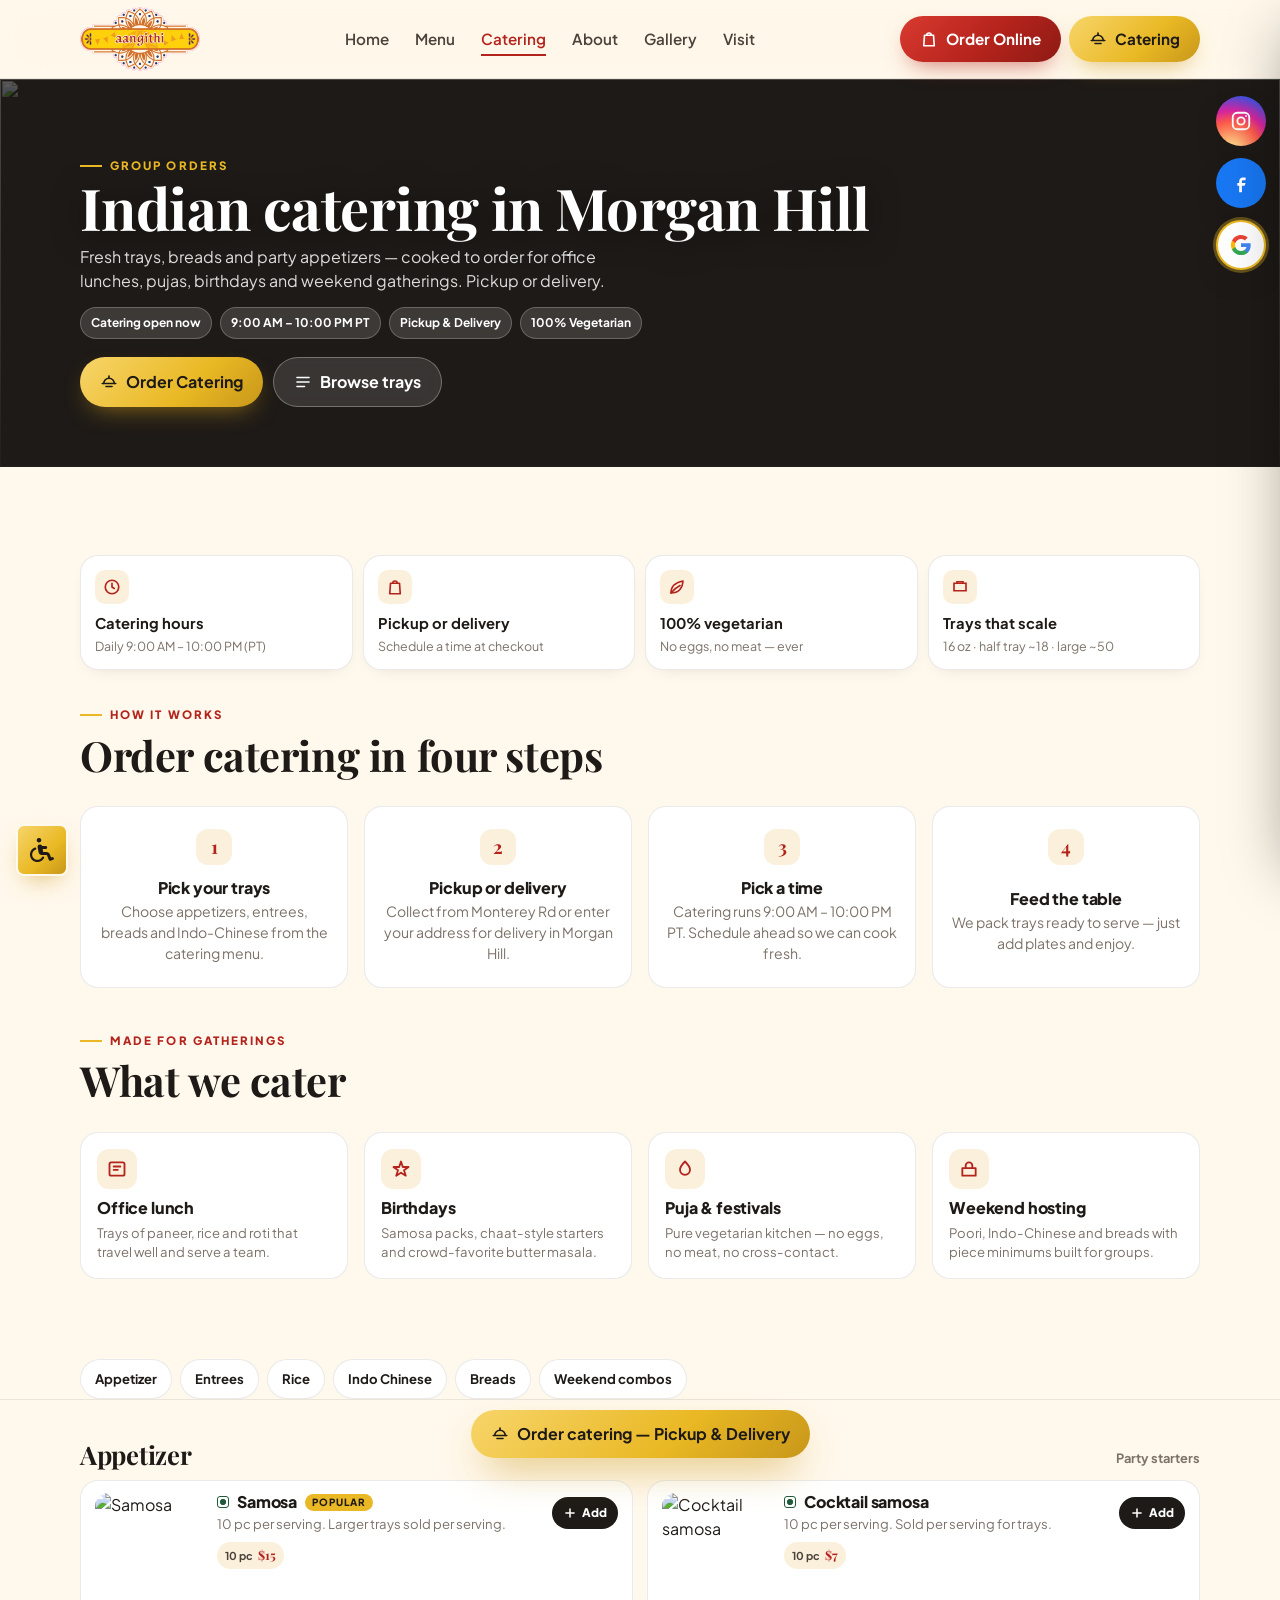
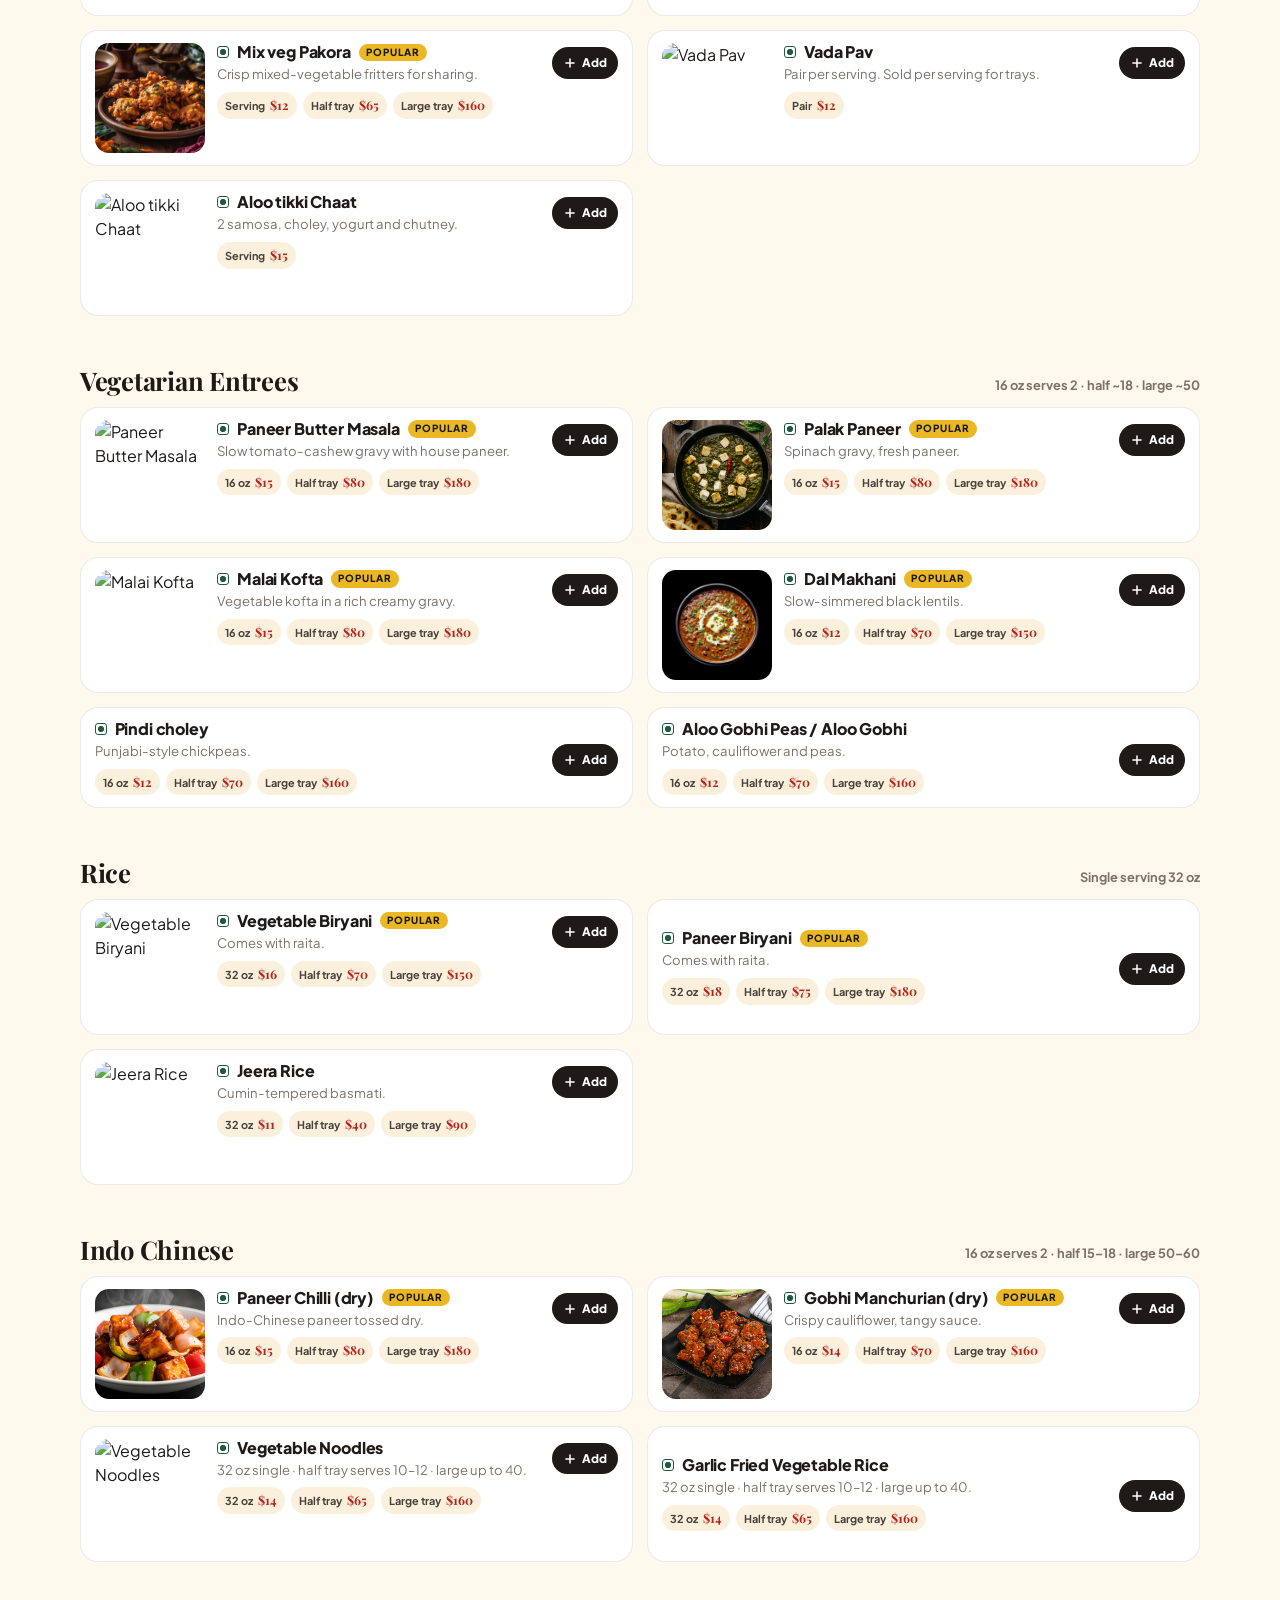
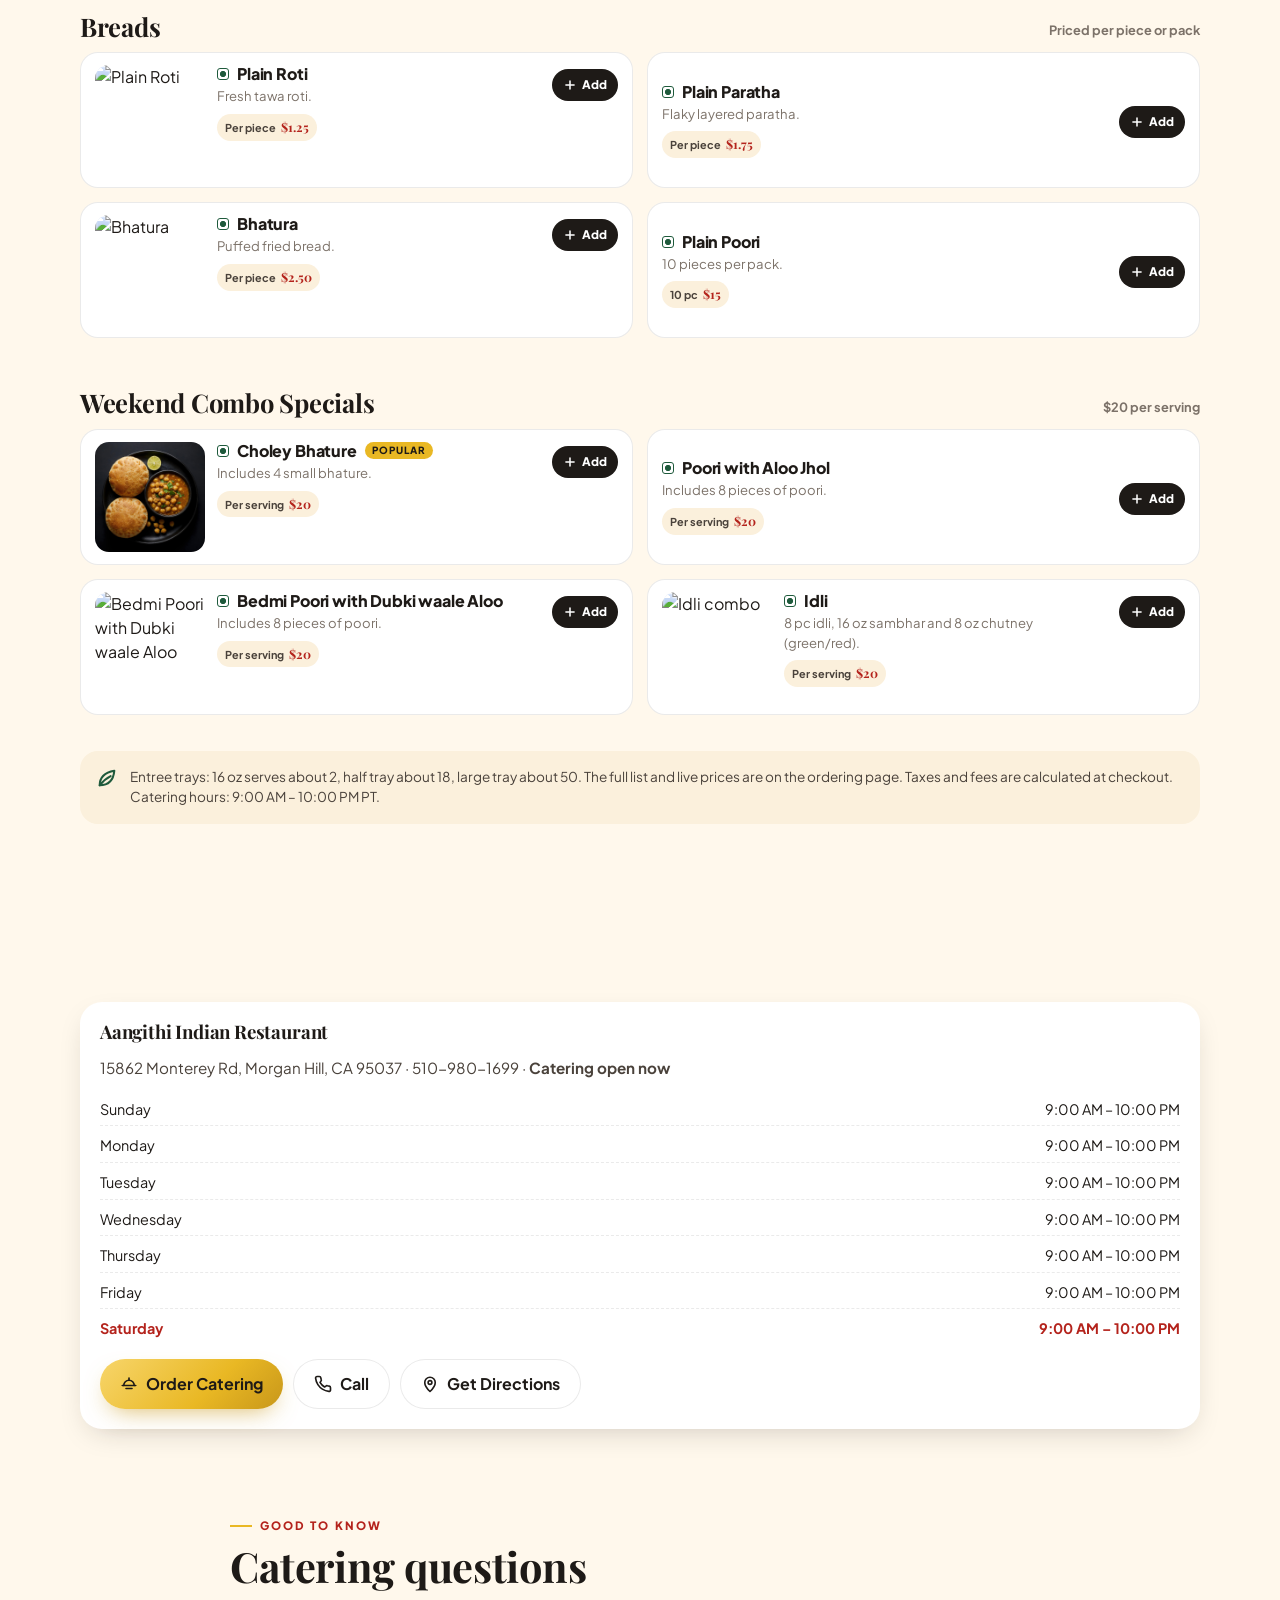
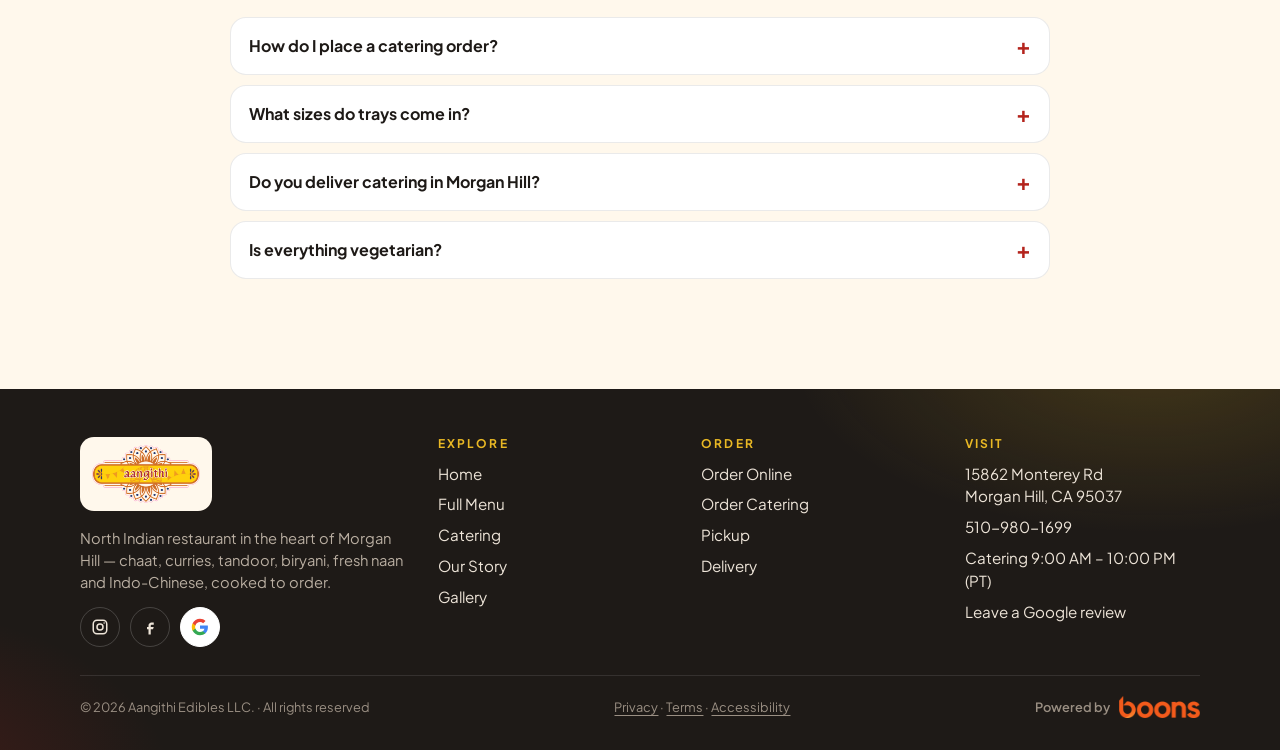
==== commit ab195229: "Update hours, story, FAQ, Halal chicken labels, and Google review icons. Co-authored-by: Cursor <cur" ====
--- a/catering.html
+++ b/catering.html
@@ -26,6 +26,11 @@
 </head>
 <body>
 <a class="skip" href="#main">Skip to content</a>
+<aside class="social-float" aria-label="Follow and review Aangithi">
+  <a class="sf-ig" href="https://www.instagram.com/aangithi.indianrestaurant/" target="_blank" rel="noopener" aria-label="Aangithi on Instagram"><svg viewBox="0 0 24 24" fill="none" stroke="currentColor" stroke-width="2" stroke-linecap="round" stroke-linejoin="round"><rect x="3" y="3" width="18" height="18" rx="5"/><circle cx="12" cy="12" r="4"/><circle cx="17.5" cy="6.5" r="1" fill="currentColor" stroke="none"/></svg></a>
+  <a class="sf-fb" href="https://www.facebook.com/aangithi.indianrestaurant" target="_blank" rel="noopener" aria-label="Aangithi on Facebook"><svg viewBox="0 0 24 24" fill="currentColor"><path d="M14 9h3V6h-3c-2.2 0-4 1.8-4 4v2H8v3h2v7h3v-7h3l1-3h-4V10c0-.6.4-1 1-1z"/></svg></a>
+  <a class="sf-g" href="https://www.google.com/maps/search/?api=1&query=Aangithi+Indian+Restaurant+15862+Monterey+Rd+Morgan+Hill+CA+95037" target="_blank" rel="noopener" aria-label="Leave a Google review for Aangithi"><svg viewBox="0 0 24 24" aria-hidden="true"><path fill="#4285F4" d="M22.56 12.25c0-.78-.07-1.53-.2-2.25H12v4.26h5.92c-.26 1.37-1.04 2.53-2.21 3.31v2.77h3.57c2.08-1.92 3.28-4.74 3.28-8.09z"/><path fill="#34A853" d="M12 23c2.97 0 5.46-.98 7.28-2.66l-3.57-2.77c-.98.66-2.23 1.06-3.71 1.06-2.86 0-5.29-1.93-6.16-4.53H2.18v2.84C3.99 20.53 7.7 23 12 23z"/><path fill="#FBBC05" d="M5.84 14.09c-.22-.66-.35-1.36-.35-2.09s.13-1.43.35-2.09V7.07H2.18C1.43 8.55 1 10.22 1 12s.43 3.45 1.18 4.93l3.66-2.84z"/><path fill="#EA4335" d="M12 5.38c1.62 0 3.06.56 4.21 1.64l3.15-3.15C17.45 2.09 14.97 1 12 1 7.7 1 3.99 3.47 2.18 7.07l3.66 2.84c.87-2.6 3.3-4.53 6.16-4.53z"/></svg><span class="sf-lbl">Google review</span></a>
+</aside>
 
 <header class="hdr">
   <div class="wrap">
@@ -430,16 +435,16 @@
   <div class="wrap">
     <div class="brand">
       <span class="logo-w"><img src="images/logo.png" alt="Aangithi Indian Restaurant"></span>
-      <p>North Indian kitchen in the heart of Morgan Hill — chaat, curries, tandoor, biryani, fresh naan and Indo-Chinese, cooked to order.</p>
-      <p class="legal">Aangithi Edibles LLC.</p>
+      <p>North Indian restaurant in the heart of Morgan Hill — chaat, curries, tandoor, biryani, fresh naan and Indo-Chinese, cooked to order.</p>
       <div class="social">
         <a href="https://www.instagram.com/aangithi.indianrestaurant/" target="_blank" rel="noopener" aria-label="Aangithi on Instagram"><svg viewBox="0 0 24 24" fill="none" stroke="currentColor" stroke-width="2" stroke-linecap="round" stroke-linejoin="round"><rect x="3" y="3" width="18" height="18" rx="5"/><circle cx="12" cy="12" r="4"/><circle cx="17.5" cy="6.5" r="1" fill="currentColor" stroke="none"/></svg></a>
         <a href="https://www.facebook.com/aangithi.indianrestaurant" target="_blank" rel="noopener" aria-label="Aangithi on Facebook"><svg viewBox="0 0 24 24" fill="currentColor"><path d="M14 9h3V6h-3c-2.2 0-4 1.8-4 4v2H8v3h2v7h3v-7h3l1-3h-4V10c0-.6.4-1 1-1z"/></svg></a>
+        <a class="g-rev" href="https://www.google.com/maps/search/?api=1&query=Aangithi+Indian+Restaurant+15862+Monterey+Rd+Morgan+Hill+CA+95037" target="_blank" rel="noopener" aria-label="Leave a Google review"><svg viewBox="0 0 24 24" aria-hidden="true"><path fill="#4285F4" d="M22.56 12.25c0-.78-.07-1.53-.2-2.25H12v4.26h5.92c-.26 1.37-1.04 2.53-2.21 3.31v2.77h3.57c2.08-1.92 3.28-4.74 3.28-8.09z"/><path fill="#34A853" d="M12 23c2.97 0 5.46-.98 7.28-2.66l-3.57-2.77c-.98.66-2.23 1.06-3.71 1.06-2.86 0-5.29-1.93-6.16-4.53H2.18v2.84C3.99 20.53 7.7 23 12 23z"/><path fill="#FBBC05" d="M5.84 14.09c-.22-.66-.35-1.36-.35-2.09s.13-1.43.35-2.09V7.07H2.18C1.43 8.55 1 10.22 1 12s.43 3.45 1.18 4.93l3.66-2.84z"/><path fill="#EA4335" d="M12 5.38c1.62 0 3.06.56 4.21 1.64l3.15-3.15C17.45 2.09 14.97 1 12 1 7.7 1 3.99 3.47 2.18 7.07l3.66 2.84c.87-2.6 3.3-4.53 6.16-4.53z"/></svg></a>
       </div>
     </div>
     <div><h4>Explore</h4><ul><li><a href="index.html">Home</a></li><li><a href="menu.html">Full Menu</a></li><li><a href="catering.html">Catering</a></li><li><a href="index.html#story">Our Story</a></li><li><a href="index.html#gallery">Gallery</a></li></ul></div>
     <div><h4>Order</h4><ul><li><a href="https://order.boons.io/site/angithi-indian-restaurant/409" target="_blank" rel="noopener">Order Online</a></li><li><a href="https://order.boons.io/site/catering/aangithi-restaurant/409/y" target="_blank" rel="noopener">Order Catering</a></li><li><a href="https://order.boons.io/site/angithi-indian-restaurant/409" target="_blank" rel="noopener">Pickup</a></li><li><a href="https://order.boons.io/site/angithi-indian-restaurant/409" target="_blank" rel="noopener">Delivery</a></li></ul></div>
-    <div><h4>Visit</h4><ul><li><a href="https://www.google.com/maps/search/?api=1&query=Aangithi+Indian+Restaurant+15862+Monterey+Rd+Morgan+Hill+CA+95037" target="_blank" rel="noopener">15862 Monterey Rd<br>Morgan Hill, CA 95037</a></li><li><a href="tel:+15109801699">510-980-1699</a></li><li>Catering 9:00 AM – 10:00 PM (PT)</li><li><a href="https://search.google.com/local/writereview?placeid=" target="_blank" rel="noopener">Leave a Google review</a></li></ul></div>
+    <div><h4>Visit</h4><ul><li><a href="https://www.google.com/maps/search/?api=1&query=Aangithi+Indian+Restaurant+15862+Monterey+Rd+Morgan+Hill+CA+95037" target="_blank" rel="noopener">15862 Monterey Rd<br>Morgan Hill, CA 95037</a></li><li><a href="tel:+15109801699">510-980-1699</a></li><li>Catering 9:00 AM – 10:00 PM (PT)</li><li><a href="https://www.google.com/maps/search/?api=1&query=Aangithi+Indian+Restaurant+15862+Monterey+Rd+Morgan+Hill+CA+95037" target="_blank" rel="noopener">Leave a Google review</a></li></ul></div>
     <div class="fine">
       <span>© <span data-year></span> Aangithi Edibles LLC. · All rights reserved</span>
       <span><a href="https://www.boons.io/privacy-policy" target="_blank" rel="noopener">Privacy</a> · <a href="https://www.boons.io/terms-of-service" target="_blank" rel="noopener">Terms</a> · <a href="https://www.boons.io/accessibility-statement" target="_blank" rel="noopener">Accessibility</a></span>
--- a/css/style.css
+++ b/css/style.css
@@ -118,6 +118,26 @@
 .ftr .social a{width:40px;height:40px;border-radius:50%;border:1px solid rgba(255,255,255,.18);display:grid;place-items:center;color:#EDE4D8;transition:.3s}
 .ftr .social a:hover{background:var(--gold);color:var(--ink);border-color:var(--gold)}
 .ftr .social svg{width:18px;height:18px}
+.ftr .social a.g-rev{background:#fff;border-color:#fff}
+.ftr .social a.g-rev:hover{background:#fff;border-color:var(--gold)}
+
+/* Floating Instagram, Facebook & Google review */
+.social-float{position:fixed;top:96px;right:14px;z-index:880;display:flex;flex-direction:column;gap:12px}
+.social-float a{width:50px;height:50px;border-radius:50%;display:grid;place-items:center;box-shadow:0 12px 28px -12px rgba(30,26,23,.7);transition:transform .25s var(--ease),box-shadow .25s;position:relative}
+.social-float a:hover,.social-float a:focus-visible{transform:translateY(-3px) scale(1.06);box-shadow:0 16px 32px -12px rgba(30,26,23,.8)}
+.social-float svg{width:22px;height:22px}
+.social-float .sf-ig{background:radial-gradient(circle at 30% 110%,#fdf497 0,#fd5949 45%,#d6249f 62%,#285AEB 90%);color:#fff}
+.social-float .sf-fb{background:#1877F2;color:#fff}
+.social-float .sf-g{background:#fff;border:2px solid var(--gold);box-shadow:0 0 0 3px rgba(233,184,36,.35),0 12px 28px -12px rgba(30,26,23,.7)}
+.social-float .sf-lbl{position:absolute;right:calc(100% + 10px);top:50%;transform:translateY(-50%);background:var(--ink);color:#fff;font-size:.68rem;font-weight:800;letter-spacing:.08em;text-transform:uppercase;padding:6px 10px;border-radius:999px;white-space:nowrap;box-shadow:var(--sh);pointer-events:none;opacity:0;transition:opacity .2s}
+.social-float .sf-g:hover .sf-lbl,.social-float .sf-g:focus-visible .sf-lbl{opacity:1}
+.social-float .sf-lbl::after{content:"";position:absolute;right:-5px;top:50%;transform:translateY(-50%) rotate(45deg);width:8px;height:8px;background:var(--ink)}
+@media(max-width:899px){
+  .social-float{top:72px;bottom:auto;right:10px;gap:10px}
+  .social-float a{width:44px;height:44px}
+  .social-float svg{width:20px;height:20px}
+  .social-float .sf-lbl{display:none}
+}
 
 /* Toast */
 .toast{position:fixed;left:50%;bottom:calc(var(--bottom-bar) + 16px);transform:translate(-50%,20px);background:var(--ink);color:#fff;padding:10px 16px;border-radius:999px;font-size:.85rem;font-weight:600;opacity:0;transition:.4s var(--ease);z-index:999;pointer-events:none;white-space:nowrap}
@@ -141,4 +161,9 @@
 @media(max-width:420px){
   .hdr .btn-cater svg{display:none}
 }
-@media(prefers-reduced-motion:reduce){*{animation:none!important;transition:none!important}html{scroll-behavior:auto}}
+@media(prefers-reduced-motion:reduce){
+  *{animation:none!important;transition:none!important}
+  html{scroll-behavior:auto}
+  .tick .t{transform:none!important;width:100%;flex-wrap:wrap;justify-content:center}
+  .tick .track:last-child{display:none}
+}
--- a/css/menu.css
+++ b/css/menu.css
@@ -35,6 +35,11 @@
 .mi h3 .v,.mi h3 .nv{width:12px;height:12px;border:1.5px solid var(--green);border-radius:3px;background:radial-gradient(circle,var(--green) 40%,transparent 45%);flex:none}
 .mi h3 .nv{border-color:var(--red);background:radial-gradient(circle,var(--red) 40%,transparent 45%)}
 .mi h3 .pop{font-size:.62rem;letter-spacing:.1em;text-transform:uppercase;background:var(--gold);color:var(--ink);padding:3px 7px;border-radius:999px}
+.mi h3 .halal{font-size:.62rem;letter-spacing:.08em;text-transform:uppercase;background:var(--green);color:#fff;padding:3px 7px;border-radius:999px}
+.halal-bar{background:var(--green);color:#fff;border-radius:16px;padding:12px 16px;margin:14px 0 4px;display:flex;gap:12px;align-items:center;font-size:.9rem;font-weight:700;box-shadow:0 10px 24px -14px rgba(31,90,60,.7);flex-wrap:wrap}
+.halal-bar svg{width:22px;height:22px;flex:none}
+.halal-bar span{font-weight:600;opacity:.95}
+.mhero .meta .halal{background:var(--green);border-color:transparent}
 .mi p{font-size:.82rem;color:var(--mute);margin-top:3px}
 .mi .right{display:grid;gap:6px;justify-items:end}
 .mi .add{display:inline-flex;align-items:center;gap:5px;background:var(--ink);color:#fff;font-size:.74rem;font-weight:800;padding:7px 11px;border-radius:999px;transition:.3s}
--- a/css/accessibility.css
+++ b/css/accessibility.css
@@ -30,10 +30,10 @@
   width: 52px;
   height: 52px;
   border-radius: 8px;
-  background: #B4231C;
-  color: #fff;
+  background: linear-gradient(135deg, #F7D56A, #E9B824 60%, #C8971A);
+  color: #1E1A17;
   border: 2px solid #FFF8EC;
-  box-shadow: 0 10px 24px -10px rgba(180, 35, 28, 0.7);
+  box-shadow: 0 10px 24px -10px rgba(201, 151, 26, 0.7);
   cursor: pointer;
   display: flex;
   align-items: center;
@@ -45,15 +45,16 @@
 
 .a11y-widget-trigger:hover,
 .a11y-widget-trigger:focus-visible {
-  background: #8E1A15;
-  outline: 3px solid #E9B824;
+  background: linear-gradient(135deg, #E9B824, #C8971A);
+  transform: translateY(-2px);
+  outline: 3px solid #B4231C;
   outline-offset: 2px;
 }
 
 .a11y-widget-trigger .fa-wheelchair {
   font-size: 24px;
   line-height: 1;
-  color: #fff;
+  color: #1E1A17;
 }
 
 .a11y-widget-trigger .a11y-widget-icon {
@@ -291,6 +292,21 @@
   animation-iteration-count: 1 !important;
   transition-duration: 0.01ms !important;
   scroll-behavior: auto !important;
+}
+
+/* Keep ticker text fully on-screen when motion is paused */
+html.a11y-stop-animations .tick .t,
+html.a11y-stop-animations .tick .t::before,
+html.a11y-stop-animations .tick .t::after {
+  animation: none !important;
+  animation-duration: 0s !important;
+  transform: none !important;
+  width: 100% !important;
+  flex-wrap: wrap;
+  justify-content: center;
+}
+html.a11y-stop-animations .tick .track:last-child {
+  display: none;
 }
 
 /* Larger text: drop vw clamps so every heading tracks html font-size */
@@ -543,8 +559,8 @@
 
 html.a11y-high-contrast .a11y-widget-trigger,
 html.a11y-dark-mode .a11y-widget-trigger {
-  background: #B4231C !important;
-  color: #fff !important;
+  background: linear-gradient(135deg, #F7D56A, #E9B824 60%, #C8971A) !important;
+  color: #1E1A17 !important;
   border-color: #FFF8EC !important;
 }
 
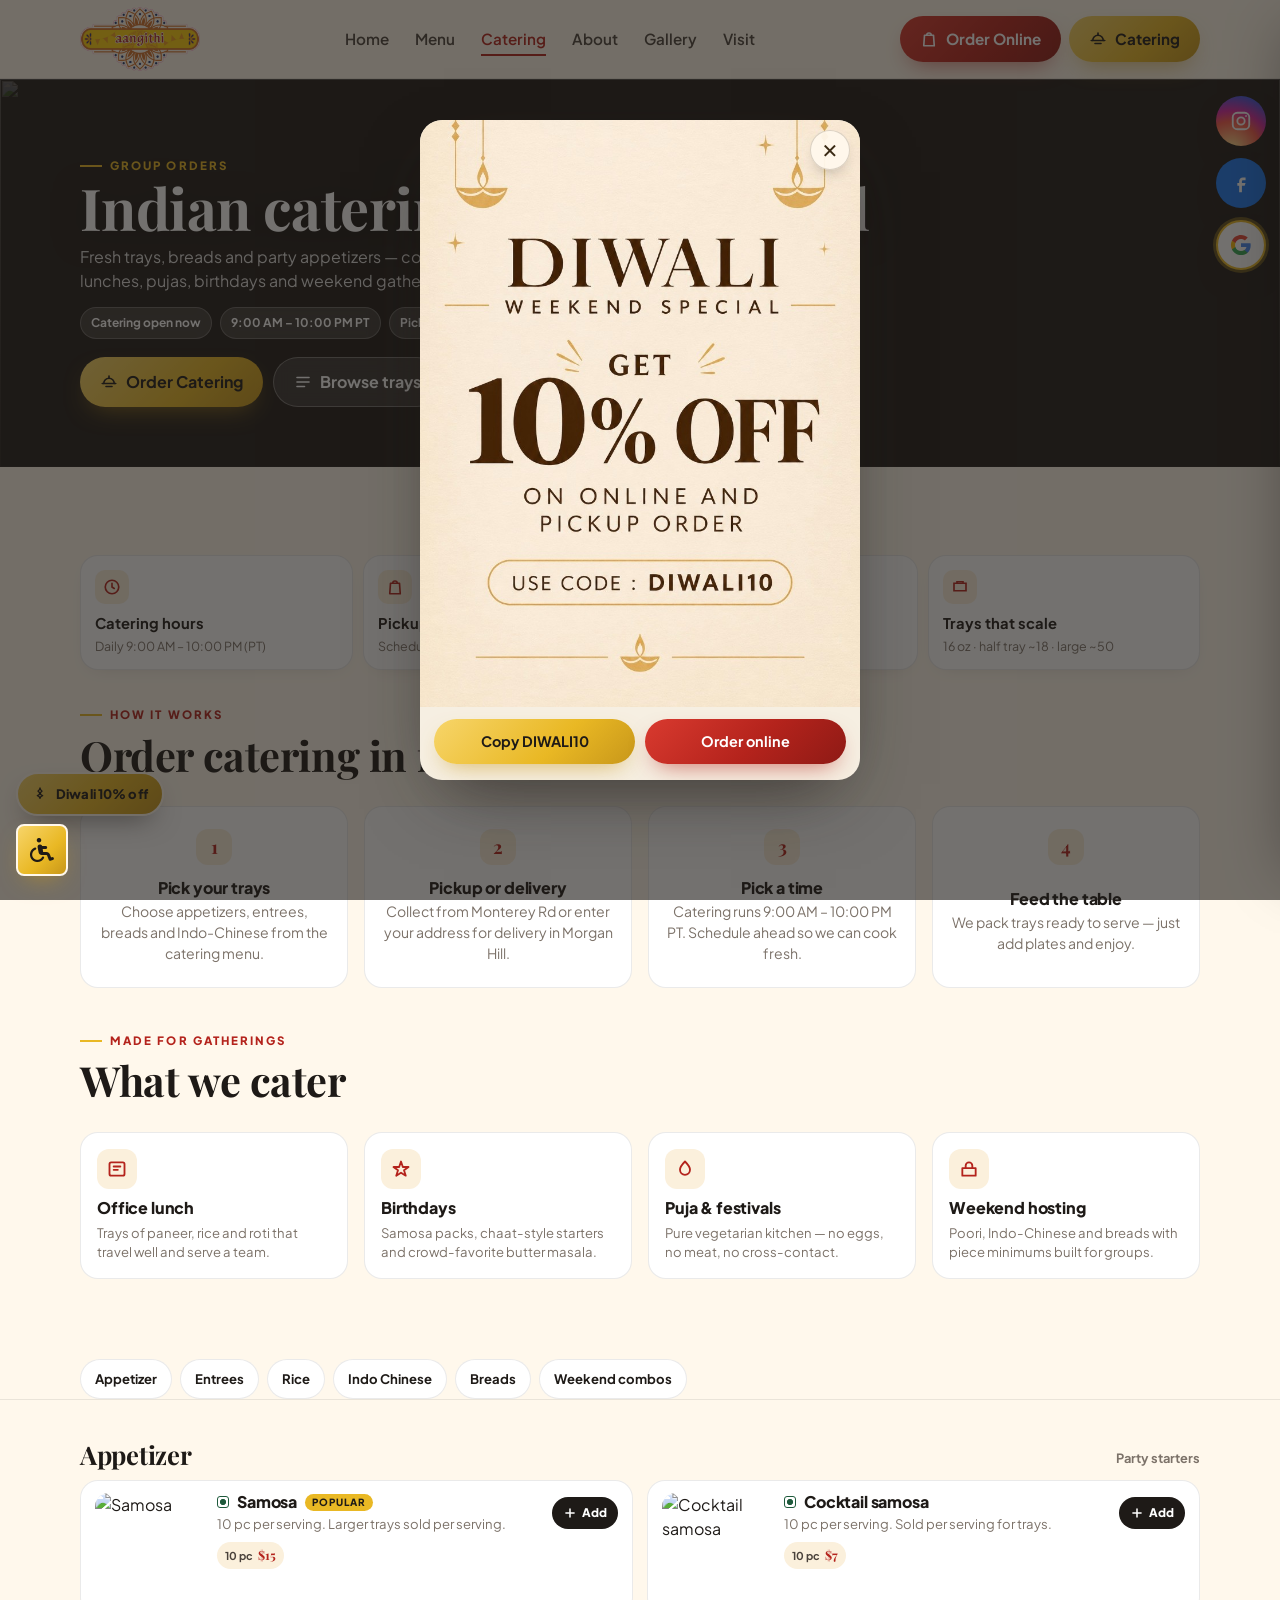
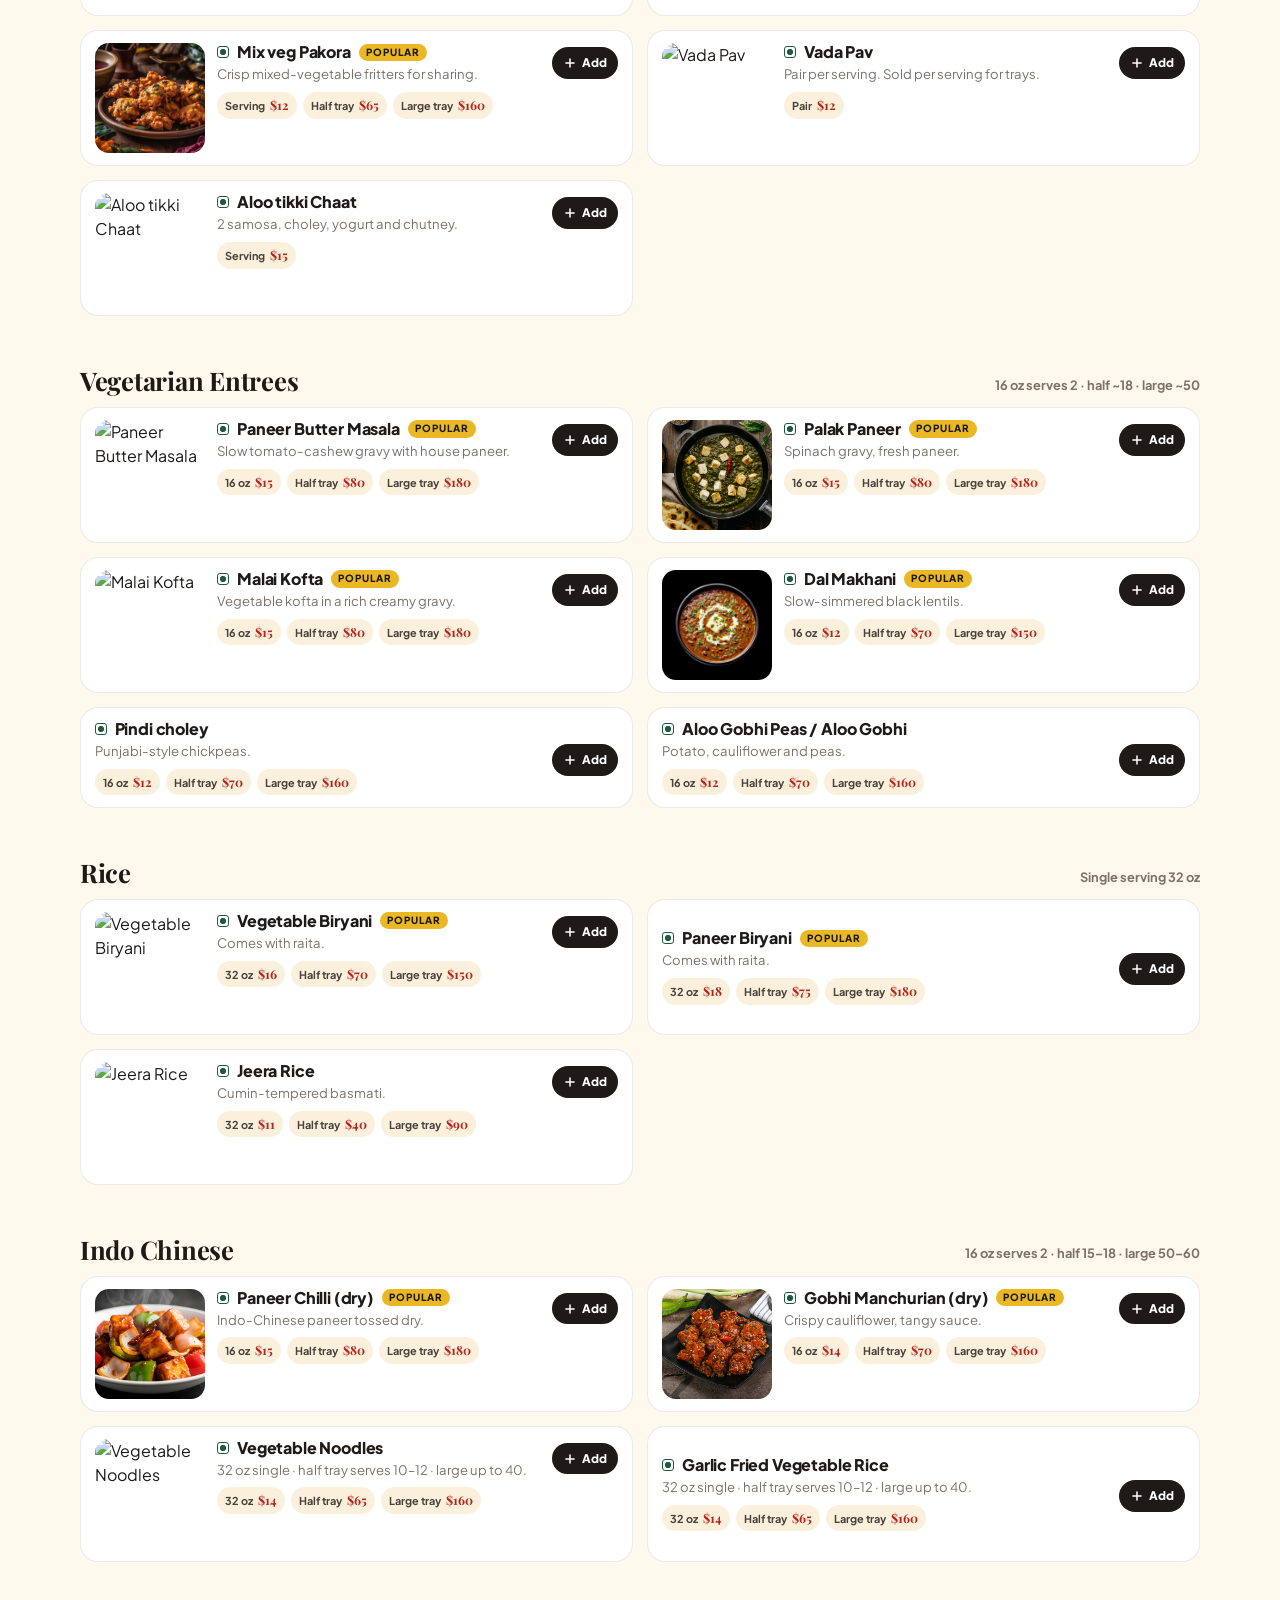
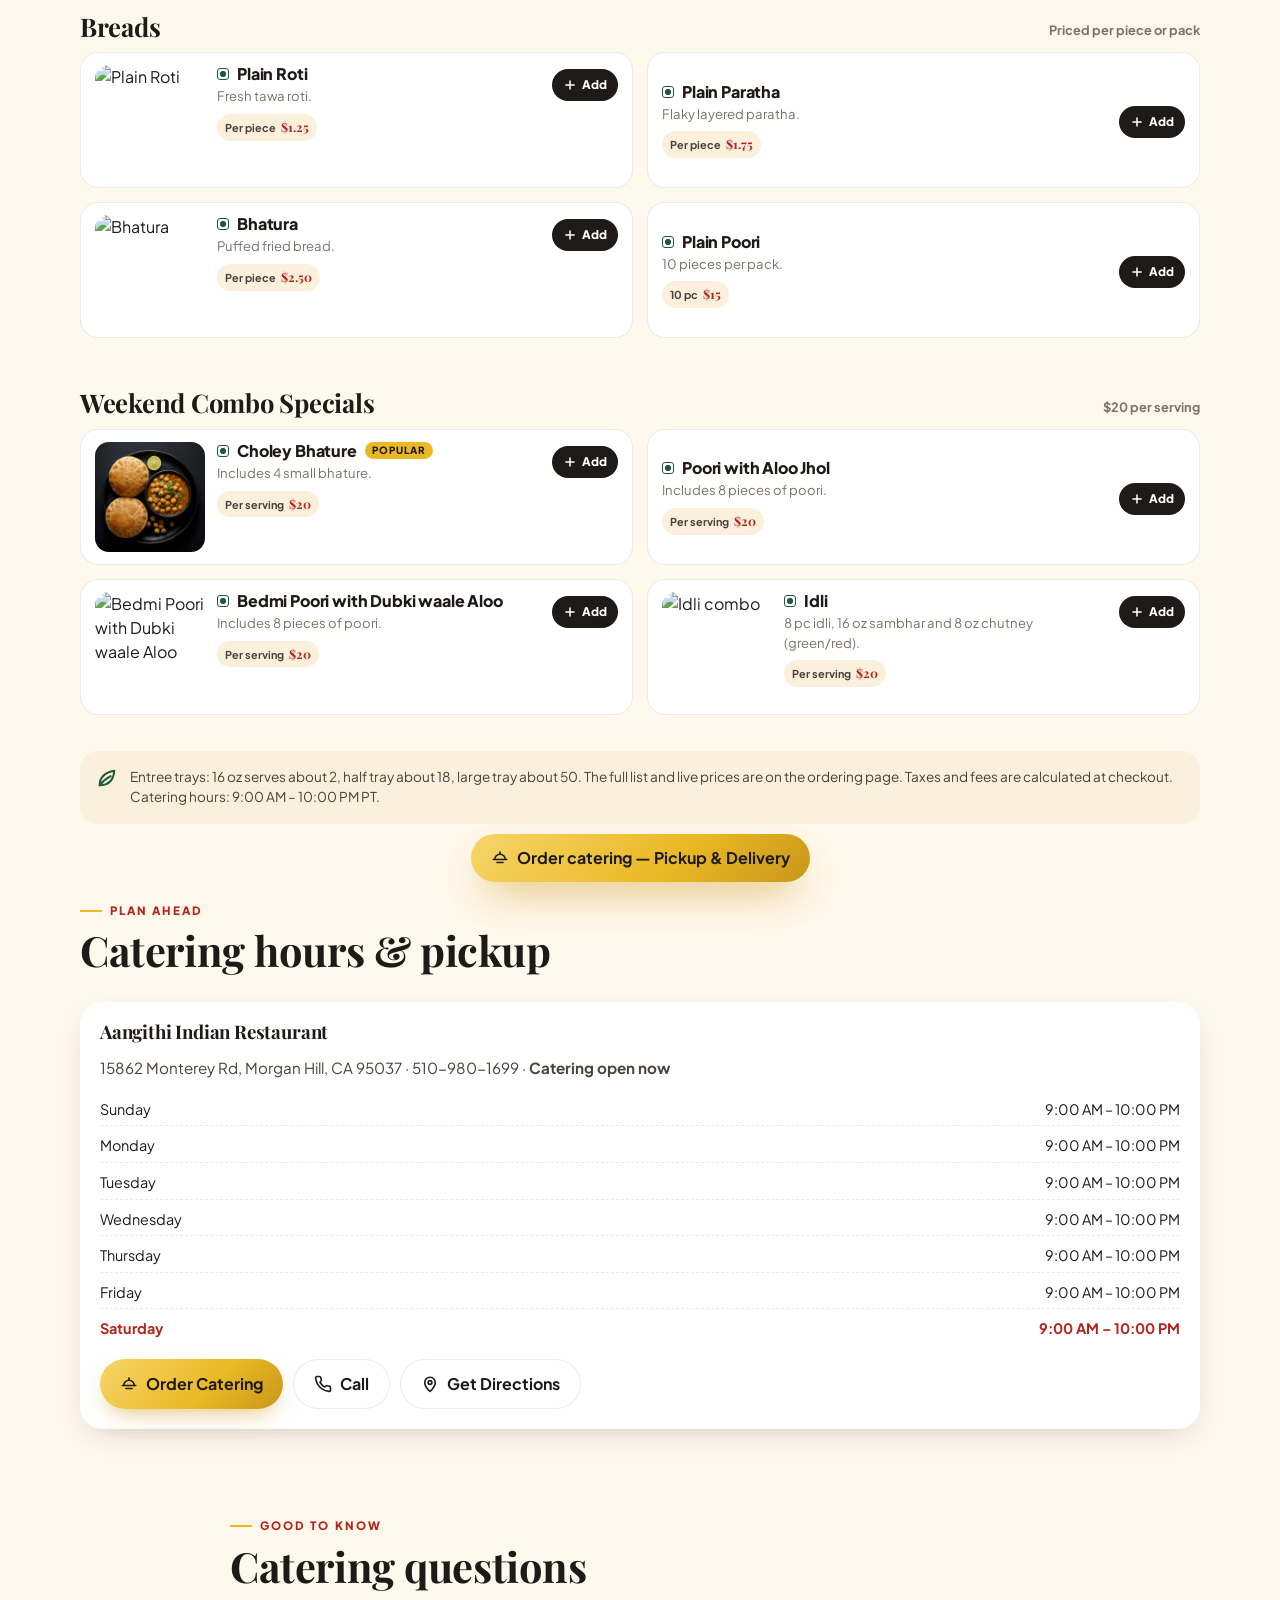
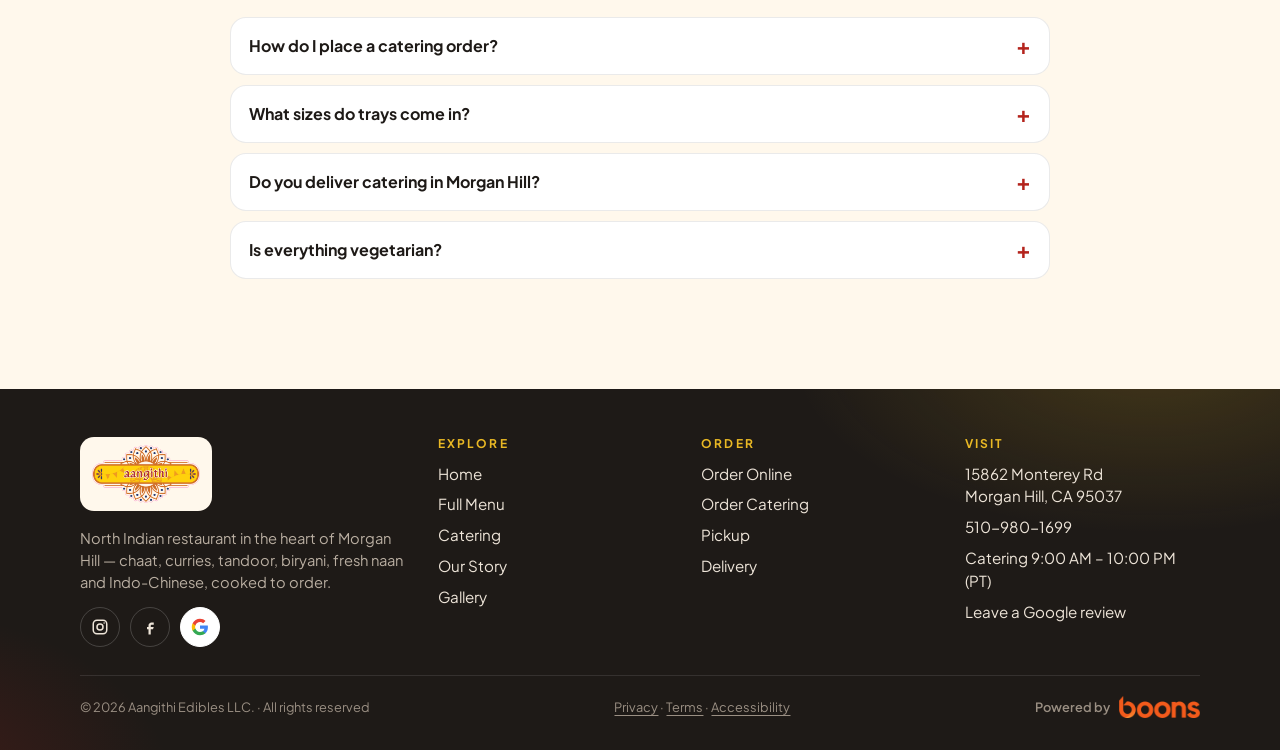
==== commit 738489ca: "Enable the Diwali weekend flyer with code DIWALI10. Co-authored-by: Cursor <cursoragent@cursor.com>" ====
--- a/catering.html
+++ b/catering.html
@@ -455,5 +455,6 @@
 <script src="js/main.js"></script>
 <script src="js/accessibility.js"></script>
 <script src="js/catering.js"></script>
+<script src="js/flyer.js"></script>
 </body>
 </html>
--- a/css/style.css
+++ b/css/style.css
@@ -161,6 +161,56 @@
 @media(max-width:420px){
   .hdr .btn-cater svg{display:none}
 }
+/* ---- Promo flyer ---- */
+.flyer-launch{
+  position:fixed;left:16px;bottom:84px;z-index:885;
+  display:inline-flex;align-items:center;gap:8px;
+  padding:10px 14px;border-radius:999px;
+  background:linear-gradient(135deg,#F7D56A,#E9B824 55%,#C8971A);
+  color:var(--ink);font-weight:800;font-size:.82rem;letter-spacing:.01em;
+  box-shadow:0 12px 28px -12px rgba(30,26,23,.65);
+  border:2px solid #FFF8EC;
+}
+.flyer-launch svg{width:16px;height:16px;flex:none}
+.flyer-launch:hover{transform:translateY(-2px)}
+@media(max-width:899px){
+  .flyer-launch{bottom:calc(var(--bottom-bar) + 78px + env(safe-area-inset-bottom));left:12px;font-size:.78rem;padding:9px 12px}
+}
+.flyer{
+  position:fixed;inset:0;z-index:1200;
+  display:grid;place-items:center;padding:16px;
+  opacity:0;visibility:hidden;pointer-events:none;
+  transition:opacity .35s var(--ease),visibility .35s;
+}
+.flyer[hidden]{display:none}
+.flyer.open{opacity:1;visibility:visible;pointer-events:auto}
+.flyer-scrim{position:absolute;inset:0;background:rgba(30,26,23,.62)}
+.flyer-dialog{
+  position:relative;z-index:1;
+  width:min(440px,calc(100vw - 28px));
+  max-height:calc(100dvh - 28px);
+  overflow:auto;
+  background:#F6EFE2;
+  border-radius:22px;
+  box-shadow:0 28px 70px -24px rgba(30,26,23,.7);
+}
+.flyer-close{
+  position:absolute;top:10px;right:10px;z-index:2;
+  width:40px;height:40px;border-radius:50%;
+  background:rgba(255,248,236,.94);color:#3A2A14;
+  border:1.5px solid rgba(58,42,20,.18);
+  font-size:1.25rem;line-height:1;
+  display:grid;place-items:center;
+  box-shadow:0 8px 18px -10px rgba(30,26,23,.6);
+}
+.flyer-art{display:block}
+.flyer-art img{width:100%;height:auto;border-radius:22px 22px 0 0}
+.flyer-actions{display:grid;grid-template-columns:1fr 1fr;gap:10px;padding:12px 14px 16px}
+.flyer-actions .btn{width:100%;padding:12px 10px;font-size:.9rem}
+@media(max-width:420px){
+  .flyer-actions{grid-template-columns:1fr}
+}
+
 @media(prefers-reduced-motion:reduce){
   *{animation:none!important;transition:none!important}
   html{scroll-behavior:auto}
